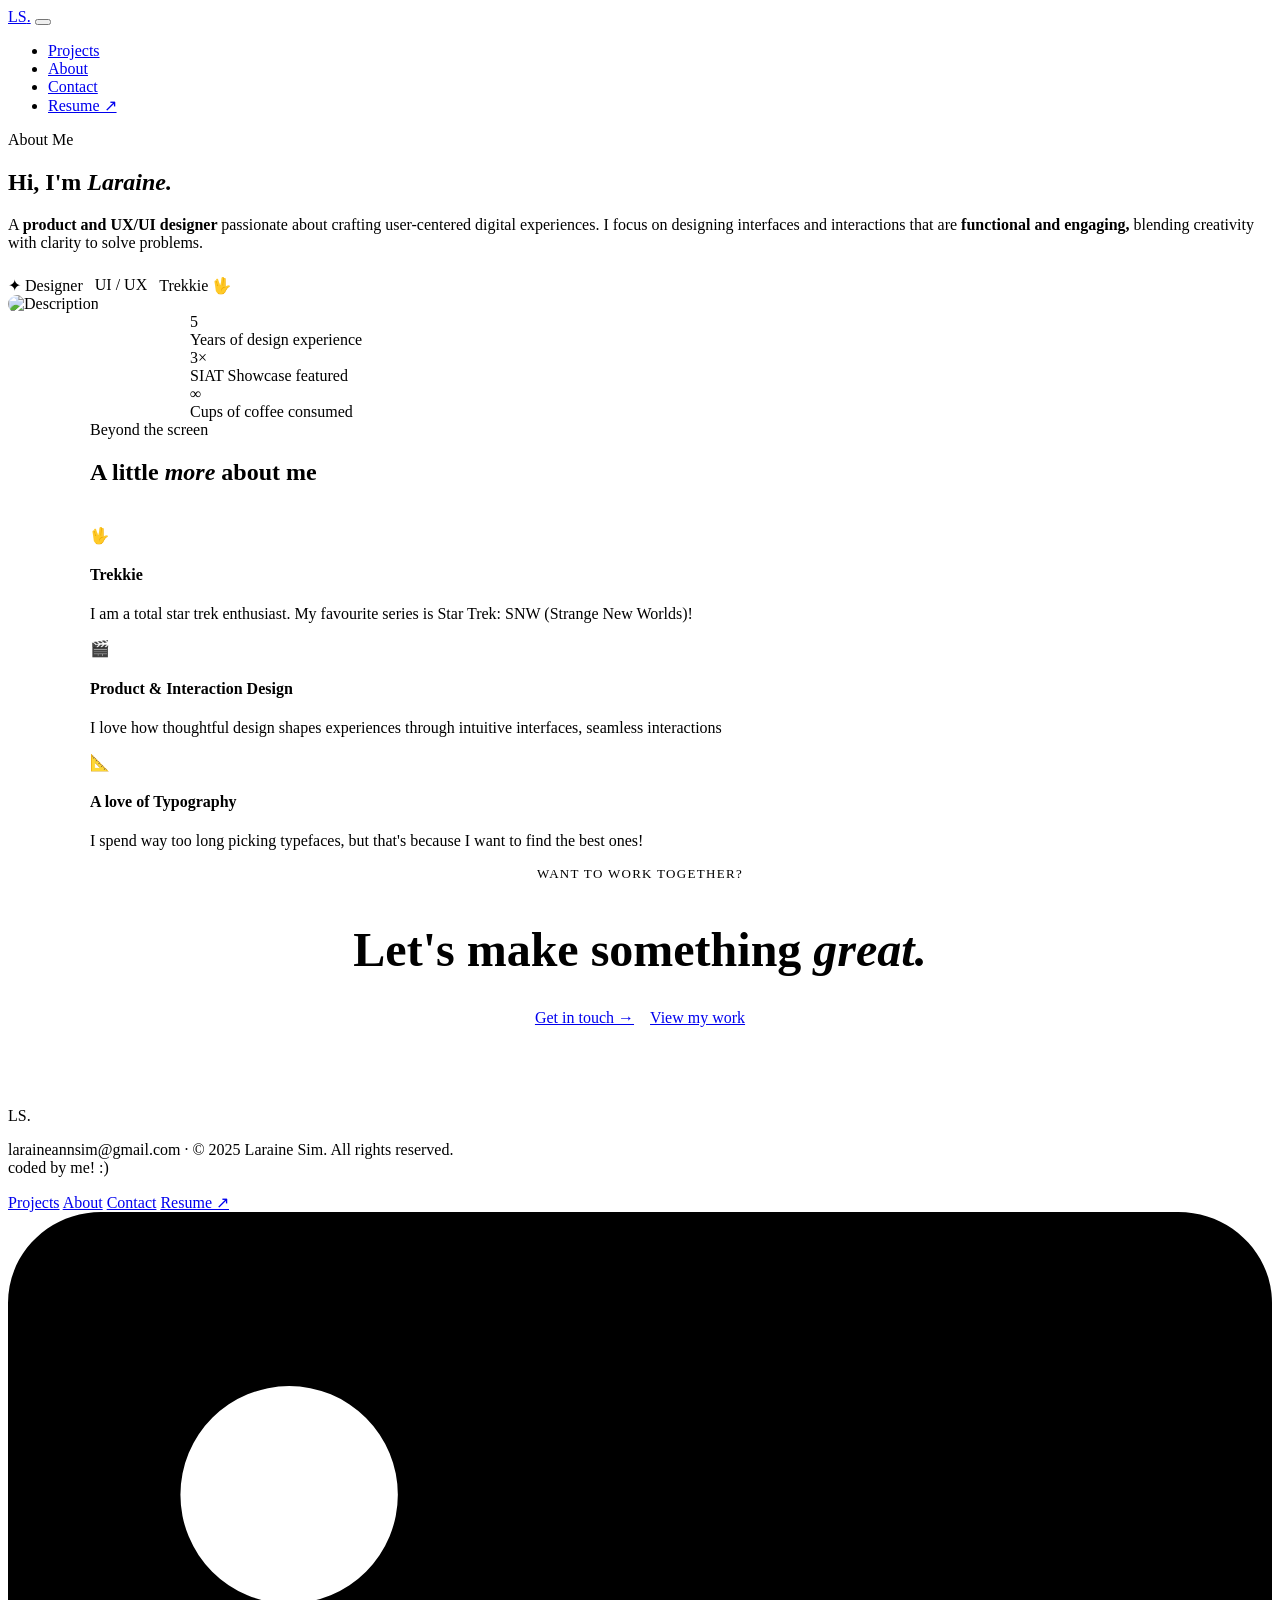
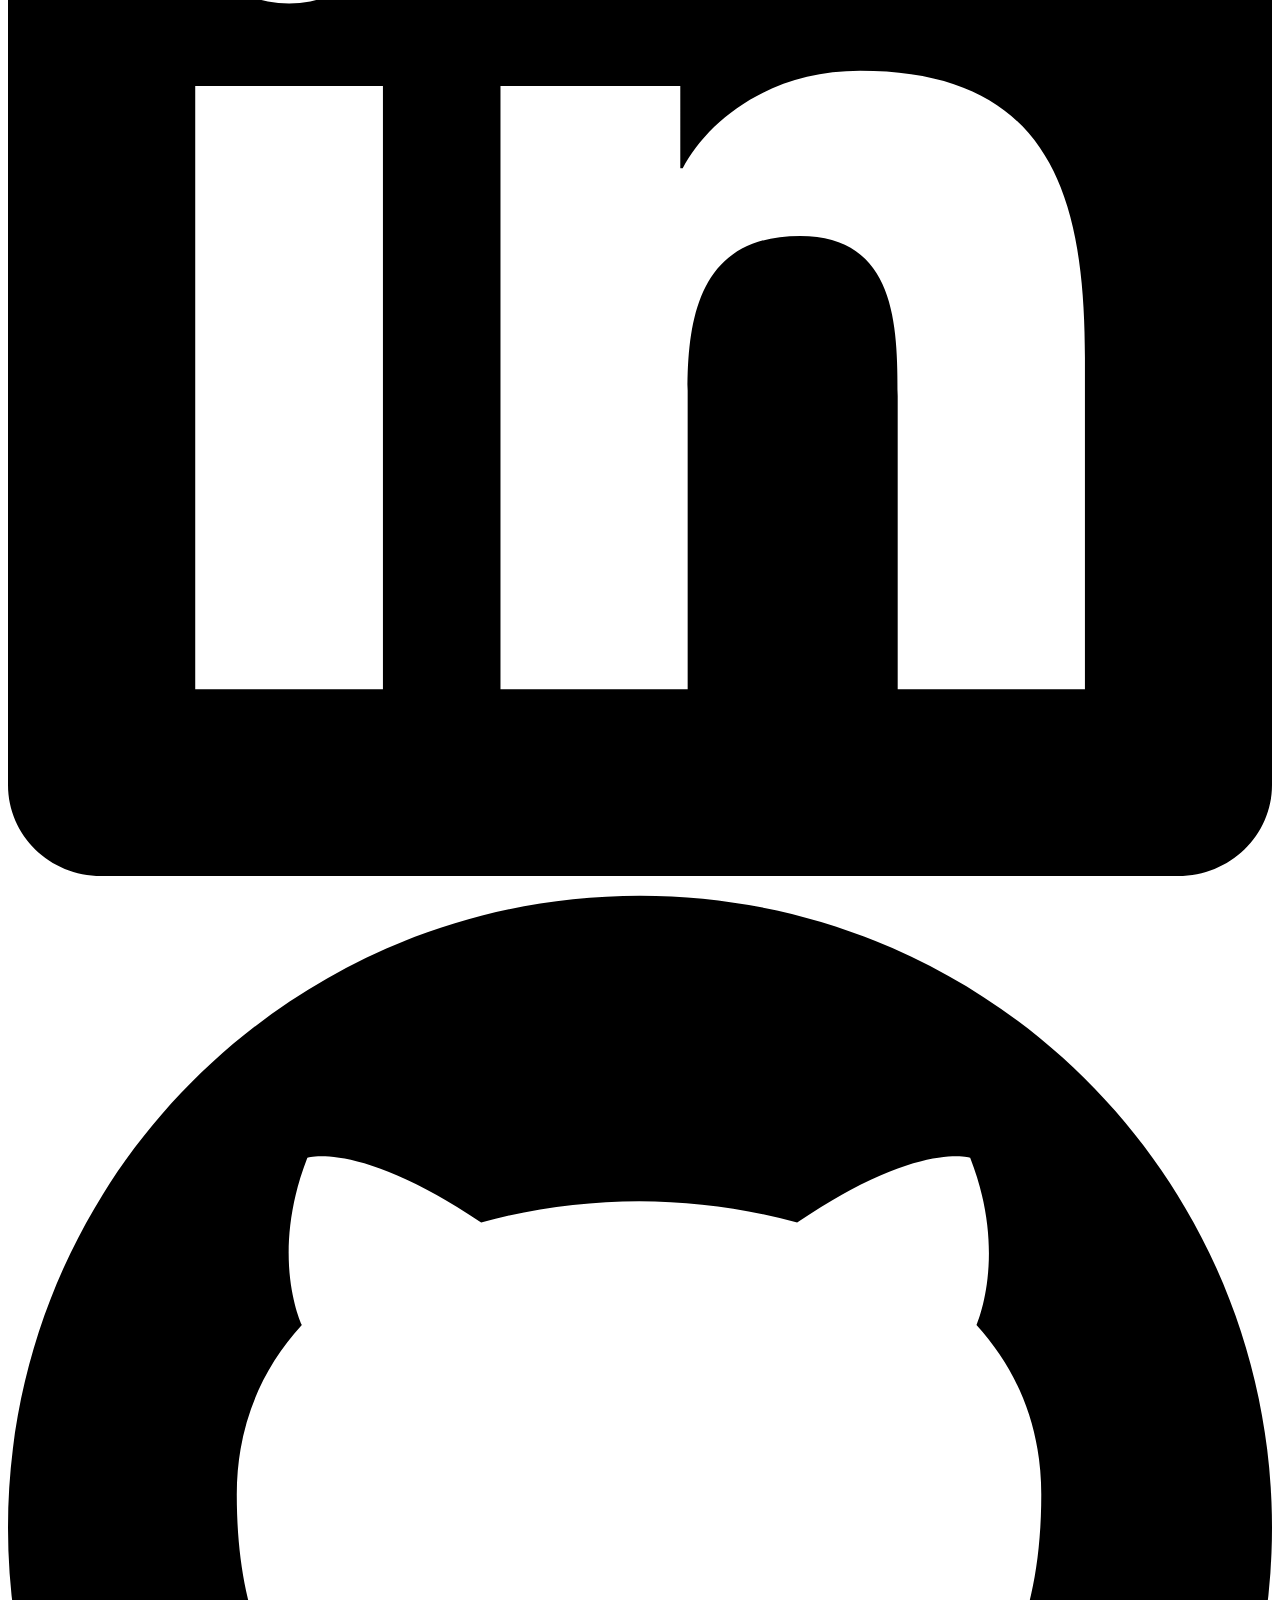
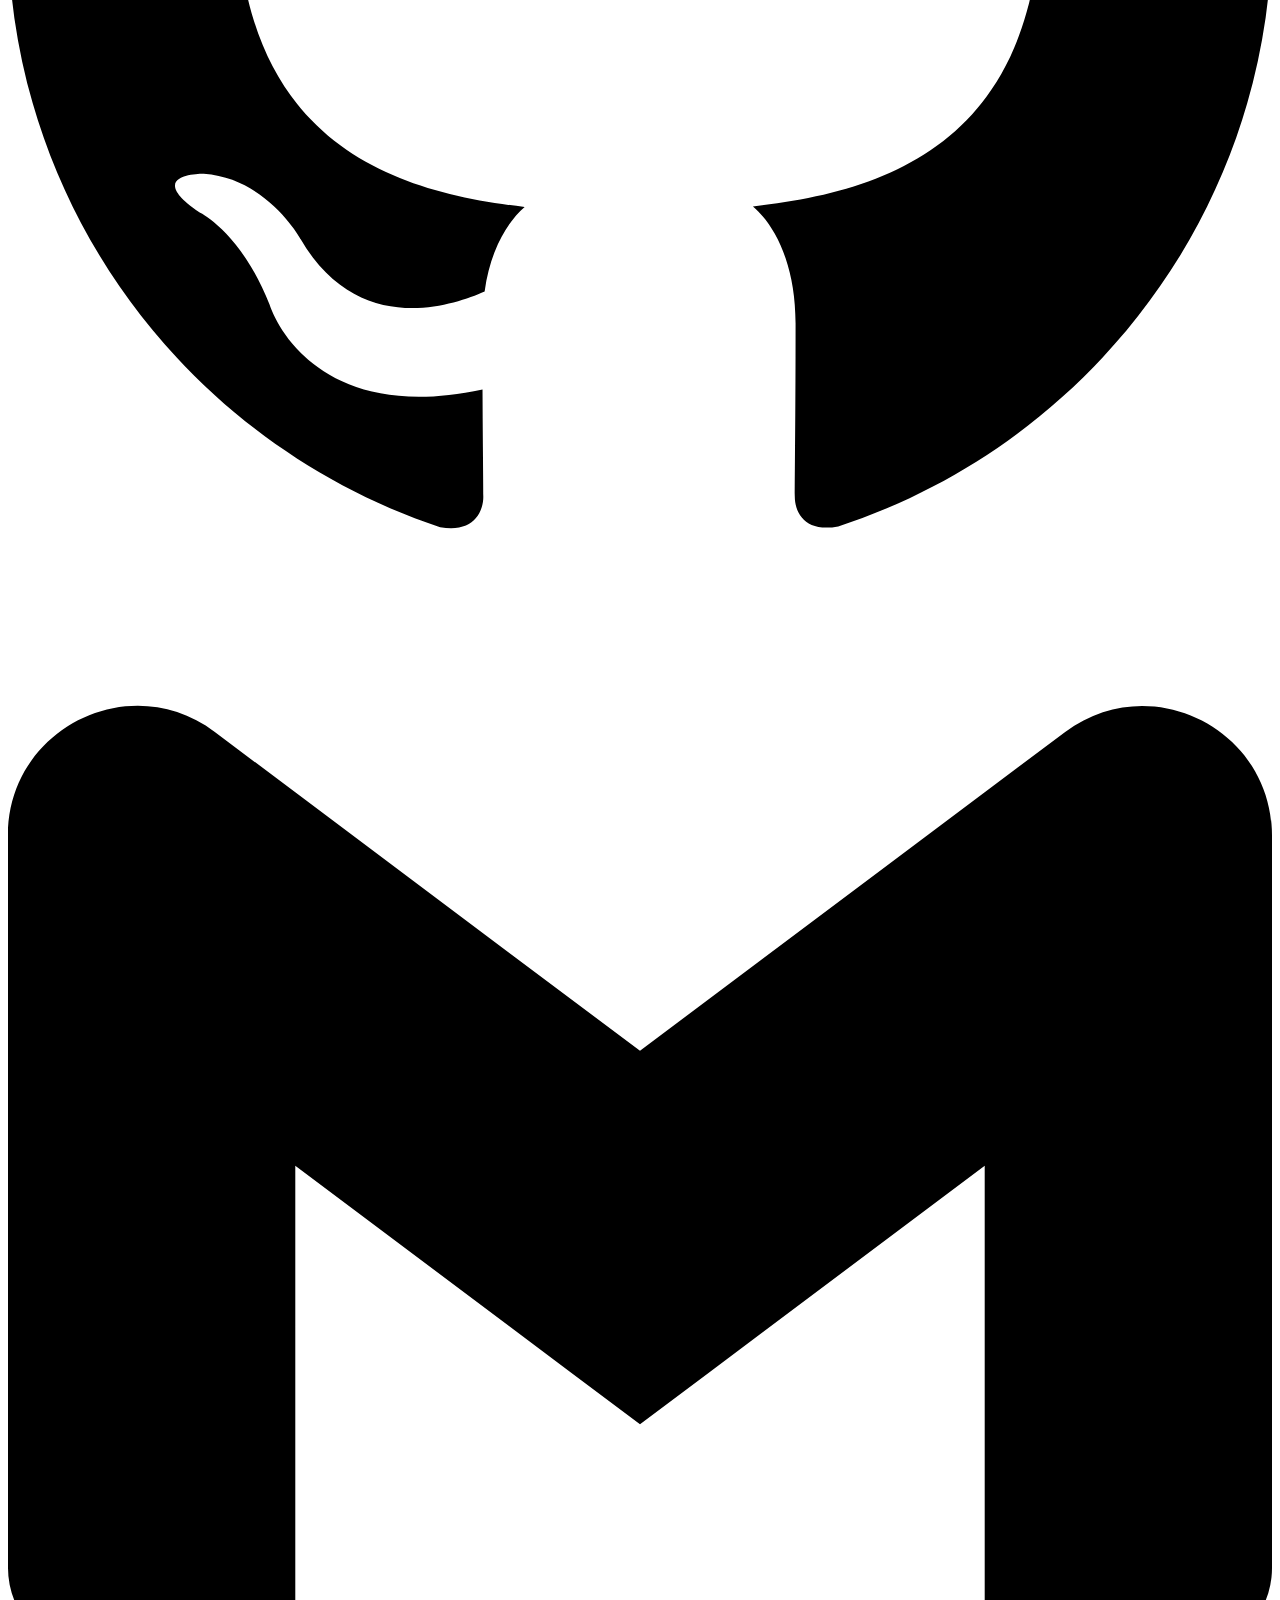
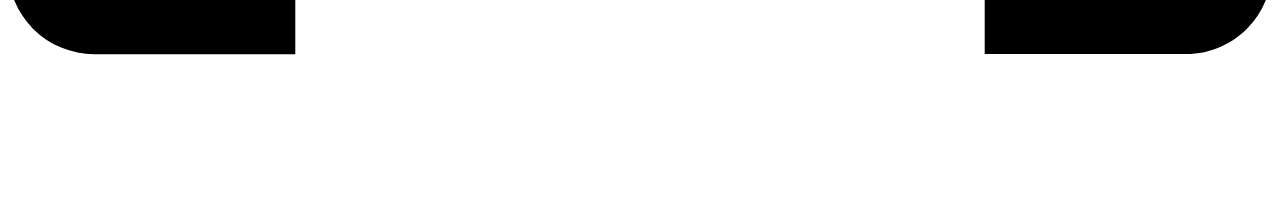
==== about.html @ 23c51d39 "Add files via upload" ====
<!DOCTYPE html>
<html lang="en">
  <head>
    <meta charset="UTF-8" />
    <meta name="viewport" content="width=device-width, initial-scale=1.0" />
    <title>About — Laraine Sim</title>
    <link rel="stylesheet" href="css/style.css" />
    <link rel="stylesheet" href="css/about.css" />
  </head>
  <body>
    <div class="cursor-dot"></div>
    <div class="cursor-ring"></div>

    <!-- ===================== NAV ===================== -->
    <nav class="nav">
      <a href="index.html" class="nav-logo">LS<span>.</span></a>
      <button class="nav-toggle" aria-label="Toggle menu">
        <span></span><span></span><span></span>
      </button>
      <ul class="nav-links">
        <li><a href="projects.html">Projects</a></li>
        <li><a href="about.html" class="active">About</a></li>
        <li><a href="contact.html">Contact</a></li>
        <li>
          <a
            href="https://drive.google.com/file/d/1U10L0qeT0MrT_OG-5EShGJ4zShYl49rG/view"
            target="_blank"
            class="nav-cta"
            >Resume ↗</a
          >
        </li>
      </ul>
    </nav>

    <main class="page">
      <!-- ---- PAGE HEADER ---- -->
      <section class="about-hero">
        <div class="about-hero-text reveal">
          <span class="section-label">About Me</span>
          <h1 class="section-title">Hi, I'm <em>Laraine.</em></h1>
          <p class="about-intro">
            A <strong>product and UX/UI designer </strong> passionate about crafting user-centered digital experiences. 
            I focus on designing interfaces and interactions that are <strong>functional and engaging, </strong> 
            blending creativity with clarity to solve problems.
          </p>
          <div
            style="display: flex; gap: 12px; flex-wrap: wrap; margin-top: 24px"
          >
            <!-- Quick identity chips — edit to taste -->
            <span class="chip">✦ Designer</span>
            <span
              class="chip"
              style="background: var(--blue-light); color: var(--blue-dark)"
              >UI / UX</span
            >
            <span
              class="chip"
              style="background: var(--grey-100); color: var(--grey-700)"
              >Trekkie 🖖</span
            >
          </div>
        </div>

        <!-- Photo placeholder — replace src with your actual photo -->
        <div class="about-photo reveal">
          <img src="/aboutimages/laraine.jpg" alt="Description" style="border-radius: 15px;">
        </div>
        </div>
      </section>

      <!-- ---- STATS ROW ---- -->
      <section class="section" style="padding-top: 0">
        <div
          class="stat-row stagger-group"
          style="max-width: 900px; margin: 0 auto"
        >
          <div
            class="stat-card stagger-child reveal"
            style="background: var(--blue-mid)"
          >
            <div class="stat-num">5</div>
            <div class="stat-label">Years of design experience</div>
          </div>
          <div
            class="stat-card stagger-child reveal"
            style="background: var(--blue-mid)"
          >
            <div class="stat-num">3×</div>
            <div class="stat-label">SIAT Showcase featured</div>
          </div>
          <div
            class="stat-card stagger-child reveal"
            style="background: var(--blue-mid)"
          >
            <div class="stat-num">∞</div>
            <div class="stat-label">Cups of coffee consumed</div>
          </div>
        </div>
      </section>

      <!-- ---- INTERESTS / FUN SIDE ---- -->
      <section class="section interests-section">
        <div style="max-width: 1100px; margin: 0 auto">
          <span class="section-label">Beyond the screen</span>
          <h2 class="section-title" style="margin-bottom: 40px">
            A little <em>more</em> about me
          </h2>

          <!-- Edit these interest cards to personalize -->
          <div class="interest-grid stagger-group">
            <div class="interest-card stagger-child reveal">
              <span class="interest-icon">🖖</span>
              <h4>Trekkie</h4>
              <p>
                I am a total star trek enthusiast. My favourite series is Star Trek: SNW (Strange New Worlds)!
              </p>
            </div>
            <div class="interest-card stagger-child reveal">
              <span class="interest-icon">🎬</span>
              <h4>Product & Interaction Design</h4>
              <p>
                I love how thoughtful design shapes experiences through
                intuitive interfaces, seamless interactions
              </p>
            </div>
            <div class="interest-card stagger-child reveal">
              <span class="interest-icon">📐</span>
              <h4>A love of Typography</h4>
              <p>
                I spend way too long picking
                typefaces, but that's because I want to find the best ones!
              </p>
            </div>
            <!-- Add more cards here as you like -->
          </div>
        </div>
      </section>

      <!-- ---- CTA ---- -->
      <section class="section" style="text-align: center; padding-bottom: 80px">
        <div class="reveal">
          <p
            style="
              font-size: 13px;
              letter-spacing: 0.1em;
              text-transform: uppercase;
              color: var(--grey-400);
              margin-bottom: 16px;
            "
          >
            Want to work together?
          </p>
          <h2
            class="section-title"
            style="font-size: clamp(28px, 4vw, 48px); margin-bottom: 32px"
          >
            Let's make something <em>great.</em>
          </h2>
          <div
            style="
              display: flex;
              gap: 16px;
              justify-content: center;
              flex-wrap: wrap;
            "
          >
            <a href="contact.html" class="btn btn-primary">Get in touch →</a>
            <a href="projects.html" class="btn btn-outline">View my work</a>
          </div>
        </div>
      </section>
    </main>

    <!-- ---- FOOTER---- -->
    <footer class="footer">
      <div class="footer-logo-group">
        <div class="footer-logo">LS<span>.</span></div>
        <p class="footer-copy">
          laraineannsim@gmail.com · © 2025 Laraine Sim. All rights reserved.
          <br /><span class="footer-coded">coded by me! :)</span>
        </p>
      </div>
      <div class="footer-right">
        <nav class="footer-links">
          <a href="projects.html">Projects</a>
          <a href="about.html">About</a>
          <a href="contact.html">Contact</a>
          <a
            href="https://drive.google.com/file/d/1U10L0qeT0MrT_OG-5EShGJ4zShYl49rG/view"
            target="_blank"
            >Resume ↗</a
          >
        </nav>
        <!-- Social icon links — update hrefs with your actual profiles -->
        <div class="footer-socials">
          <!-- LinkedIn -->
          <a
            href="https://www.linkedin.com/in/laraine-sim"
            target="_blank"
            class="footer-social-link"
            aria-label="LinkedIn"
          >
            <svg viewBox="0 0 24 24" xmlns="http://www.w3.org/2000/svg">
              <path
                d="M20.447 20.452h-3.554v-5.569c0-1.328-.027-3.037-1.852-3.037-1.853 0-2.136 1.445-2.136 2.939v5.667H9.351V9h3.414v1.561h.046c.477-.9 1.637-1.85 3.37-1.85 3.601 0 4.267 2.37 4.267 5.455v6.286zM5.337 7.433a2.062 2.062 0 0 1-2.063-2.065 2.064 2.064 0 1 1 2.063 2.065zm1.782 13.019H3.555V9h3.564v11.452zM22.225 0H1.771C.792 0 0 .774 0 1.729v20.542C0 23.227.792 24 1.771 24h20.451C23.2 24 24 23.227 24 22.271V1.729C24 .774 23.2 0 22.222 0h.003z"
              ></path>
            </svg>
          </a>

          <!-- GitHub -->
          <a
            href="https://github.com/larainesim"
            target="_blank"
            class="footer-social-link"
            aria-label="GitHub"
          >
            <svg viewBox="0 0 24 24" xmlns="http://www.w3.org/2000/svg">
              <path
                d="M12 .297c-6.63 0-12 5.373-12 12 0 5.303 3.438 9.8 8.205 11.385.6.113.82-.258.82-.577 0-.285-.01-1.04-.015-2.04-3.338.724-4.042-1.61-4.042-1.61C4.422 18.07 3.633 17.7 3.633 17.7c-1.087-.744.084-.729.084-.729 1.205.084 1.838 1.236 1.838 1.236 1.07 1.835 2.809 1.305 3.495.998.108-.776.417-1.305.76-1.605-2.665-.3-5.466-1.332-5.466-5.93 0-1.31.465-2.38 1.235-3.22-.135-.303-.54-1.523.105-3.176 0 0 1.005-.322 3.3 1.23.96-.267 1.98-.399 3-.405 1.02.006 2.04.138 3 .405 2.28-1.552 3.285-1.23 3.285-1.23.645 1.653.24 2.873.12 3.176.765.84 1.23 1.91 1.23 3.22 0 4.61-2.805 5.625-5.475 5.92.42.36.81 1.096.81 2.22 0 1.606-.015 2.896-.015 3.286 0 .315.21.69.825.57C20.565 22.092 24 17.592 24 12.297c0-6.627-5.373-12-12-12"
              ></path>
            </svg>
          </a>

          <!-- Email -->
          <a
            href="mailto:laraineannsim@gmail.com"
            class="footer-social-link"
            aria-label="Email"
          >
            <svg viewBox="0 0 24 24" xmlns="http://www.w3.org/2000/svg">
              <path
                d="M24 5.457v13.909c0 .904-.732 1.636-1.636 1.636h-3.819V11.73L12 16.64l-6.545-4.91v9.273H1.636A1.636 1.636 0 0 1 0 19.366V5.457c0-2.023 2.309-3.178 3.927-1.964L5.455 4.64 12 9.548l6.545-4.91 1.528-1.145C21.69 2.28 24 3.434 24 5.457z"
              ></path>
            </svg>
          </a>
        </div>
      </div>
    </footer>

    <script src="js/main.js"></script>
  </body>
</html>
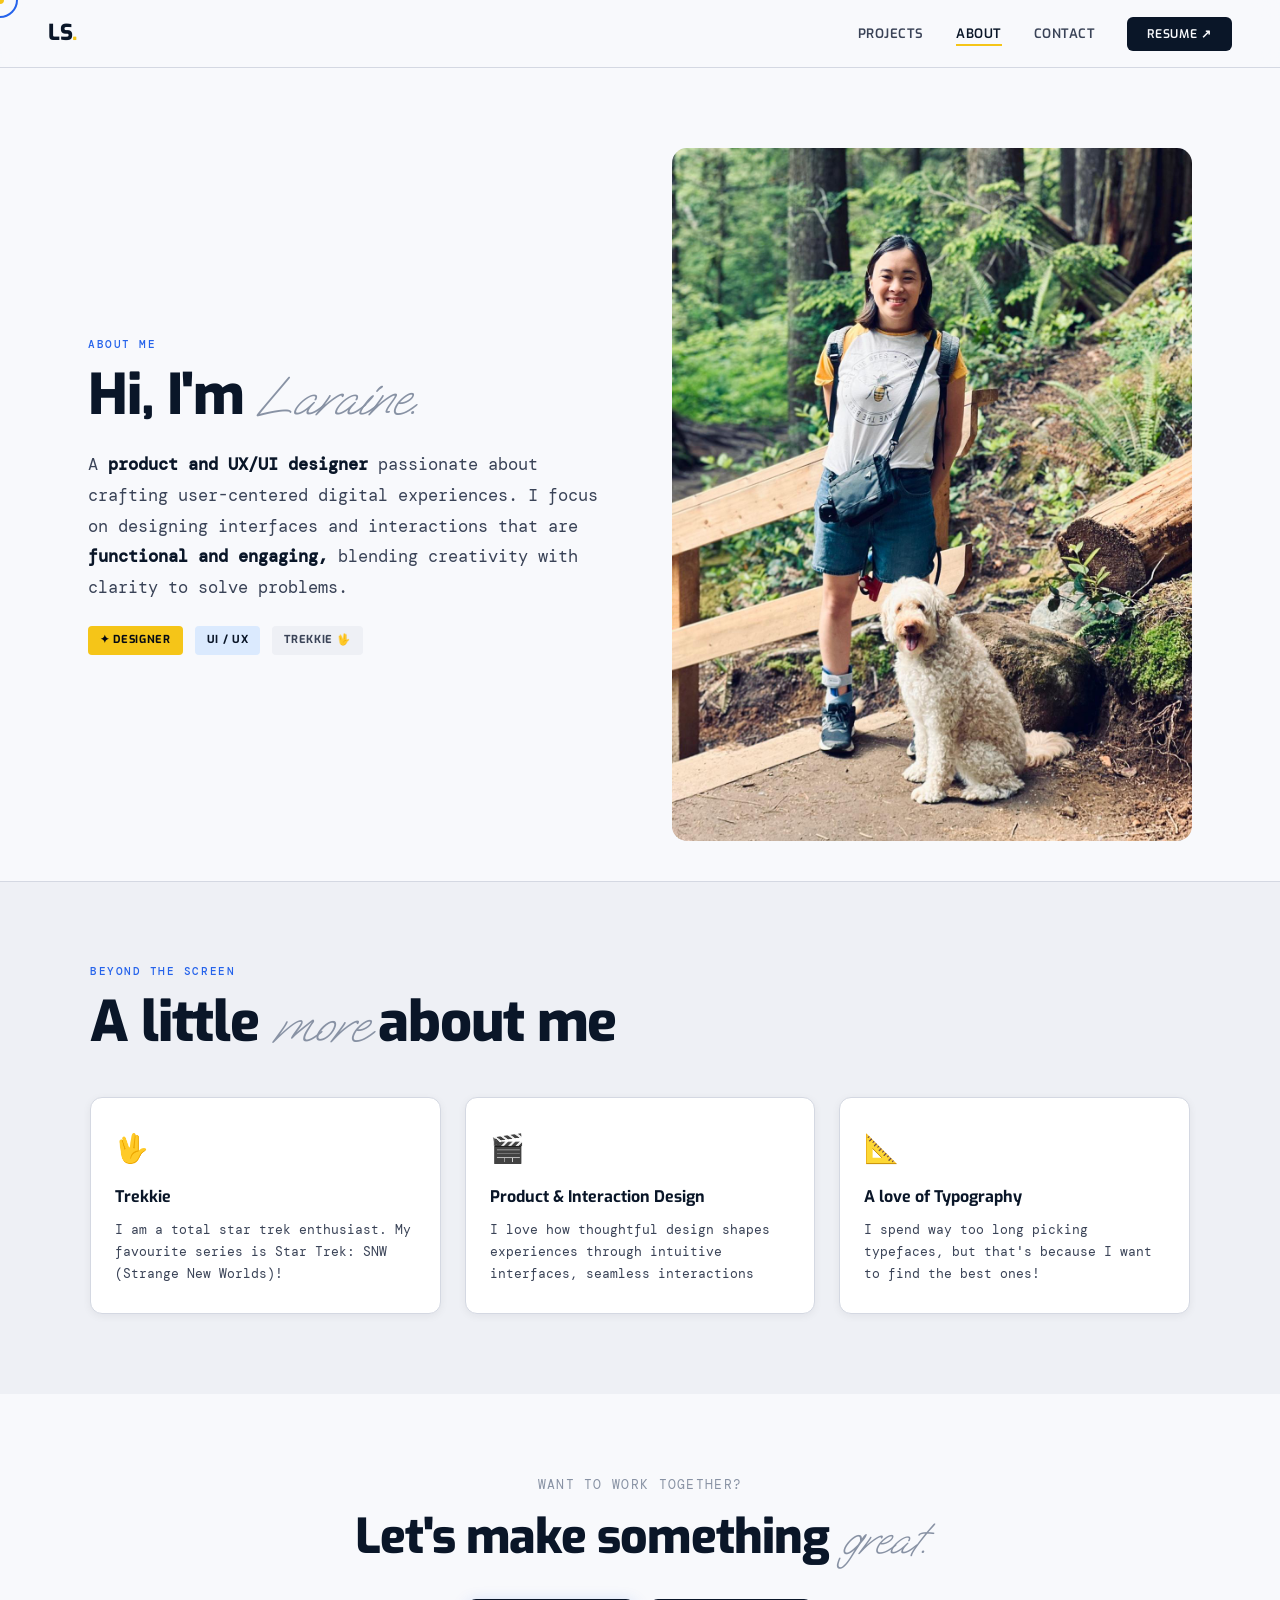
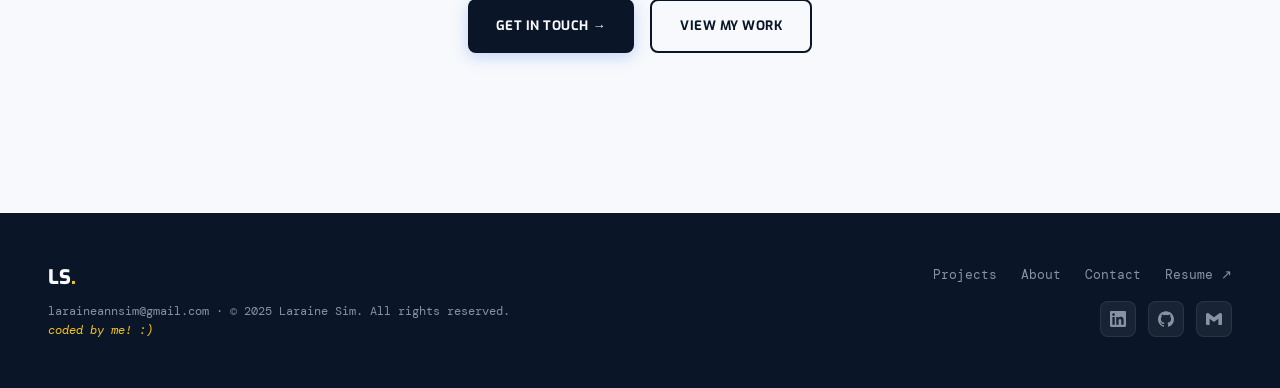
==== commit 0a8501ae: "Changed website layout and content" ====
--- a/about.html
+++ b/about.html
@@ -61,43 +61,12 @@
           </div>
         </div>
 
-        <!-- Photo placeholder — replace src with your actual photo -->
         <div class="about-photo reveal">
           <img src="/aboutimages/laraine.jpg" alt="Description" style="border-radius: 15px;">
         </div>
         </div>
       </section>
-
-      <!-- ---- STATS ROW ---- -->
-      <section class="section" style="padding-top: 0">
-        <div
-          class="stat-row stagger-group"
-          style="max-width: 900px; margin: 0 auto"
-        >
-          <div
-            class="stat-card stagger-child reveal"
-            style="background: var(--blue-mid)"
-          >
-            <div class="stat-num">5</div>
-            <div class="stat-label">Years of design experience</div>
-          </div>
-          <div
-            class="stat-card stagger-child reveal"
-            style="background: var(--blue-mid)"
-          >
-            <div class="stat-num">3×</div>
-            <div class="stat-label">SIAT Showcase featured</div>
-          </div>
-          <div
-            class="stat-card stagger-child reveal"
-            style="background: var(--blue-mid)"
-          >
-            <div class="stat-num">∞</div>
-            <div class="stat-label">Cups of coffee consumed</div>
-          </div>
-        </div>
-      </section>
-
+      
       <!-- ---- INTERESTS / FUN SIDE ---- -->
       <section class="section interests-section">
         <div style="max-width: 1100px; margin: 0 auto">
--- a/css/style.css
+++ b/css/style.css
@@ -0,0 +1,489 @@
+/* ============================================================
+   LARAINE SIM PORTFOLIO — GLOBAL STYLES
+   Brand: Blue, White, Grey, Black + Yellow highlight
+   Aesthetic: Modern editorial, playful 3D folder system
+   ============================================================ */
+
+/* ---------- FONTS ---------- */
+@import url("https://fonts.googleapis.com/css2?family=Syne:wght@400;500;600;700;800&family=DM+Mono:ital,wght@0,300;0,400;0,500;1,300&family=Fraunces:ital,opsz,wght@0,9..144,300;0,9..144,600;0,9..144,700;1,9..144,300&family=Exo:wght@300;400;500;600;700&family=Oooh+Baby&display=swap");
+
+/* ---------- DESIGN TOKENS ---------- */
+:root {
+  /* Core palette */
+  --blue-dark: #0a1628; /* near-black navy */
+  --blue-mid: #1e3a5f; /* deep blue */
+  --blue-bright: #2563eb; /* interaction blue */
+  --blue-light: #dbeafe; /* tint */
+  --white: #f8f9fc;
+  --grey-100: #eef0f5;
+  --grey-200: #d4d8e2;
+  --grey-400: #8892a4;
+  --grey-700: #3a4357;
+  --black: #050a14;
+  --yellow: #f5c518; /* highlight accent */
+  --yellow-pale: #fef9e7;
+
+  /* Semantic */
+  --bg: var(--white);
+  --surface: #ffffff;
+  --text-primary: var(--blue-dark);
+  --text-muted: var(--grey-400);
+  --border: var(--grey-200);
+
+  /* Typography */
+  --font-display: "Exo", sans-serif;
+  --font-body: "DM Mono", monospace;
+  --font-serif: "Oooh Baby", serif;
+
+  /* Spacing */
+  --nav-h: 68px;
+
+  /* Shadows */
+  --shadow-sm: 0 2px 8px rgba(10, 22, 40, 0.06);
+  --shadow-md: 0 6px 24px rgba(10, 22, 40, 0.1);
+  --shadow-lg: 0 16px 48px rgba(10, 22, 40, 0.16);
+  --shadow-xl: 0 32px 80px rgba(10, 22, 40, 0.22);
+}
+
+/* ---------- RESET ---------- */
+*,
+*::before,
+*::after {
+  box-sizing: border-box;
+  margin: 0;
+  padding: 0;
+}
+html {
+  scroll-behavior: smooth;
+}
+body {
+  font-family: var(--font-body);
+  background: var(--bg);
+  color: var(--text-primary);
+  font-size: 15px;
+  line-height: 1.65;
+  overflow-x: hidden;
+  cursor: none; /* custom cursor active */
+}
+img {
+  display: block;
+  max-width: 100%;
+}
+a {
+  color: inherit;
+  text-decoration: none;
+}
+ul {
+  list-style: none;
+}
+button {
+  cursor: none;
+  font-family: inherit;
+  border: none;
+  background: none;
+}
+
+/* ---------- CUSTOM CURSOR ---------- */
+.cursor-dot,
+.cursor-ring {
+  position: fixed;
+  border-radius: 50%;
+  pointer-events: none;
+  z-index: 9999;
+  transform: translate(-50%, -50%);
+  transition: opacity 0.2s;
+}
+.cursor-dot {
+  width: 8px;
+  height: 8px;
+  background: var(--yellow);
+}
+.cursor-ring {
+  width: 36px;
+  height: 36px;
+  border: 2px solid var(--blue-bright);
+  transition: transform 0.12s cubic-bezier(0.25, 0.46, 0.45, 0.94), opacity 0.2s,
+    width 0.2s, height 0.2s, border-color 0.2s;
+}
+.cursor-ring.hovered {
+  width: 56px;
+  height: 56px;
+  border-color: var(--yellow);
+}
+
+/* ---------- NAV ---------- */
+.nav {
+  position: fixed;
+  top: 0;
+  left: 0;
+  right: 0;
+  height: var(--nav-h);
+  display: flex;
+  align-items: center;
+  justify-content: space-between;
+  padding: 0 48px;
+  background: rgba(248, 249, 252, 0.88);
+  backdrop-filter: blur(12px);
+  border-bottom: 1px solid var(--border);
+  z-index: 100;
+}
+.nav-logo {
+  font-family: var(--font-display);
+  font-weight: 800;
+  font-size: 22px;
+  letter-spacing: -0.5px;
+  color: var(--blue-dark);
+}
+.nav-logo span {
+  color: var(--yellow);
+}
+.nav-links {
+  display: flex;
+  gap: 32px;
+  align-items: center;
+}
+.nav-links a {
+  font-family: var(--font-display);
+  font-size: 13px;
+  font-weight: 600;
+  letter-spacing: 0.04em;
+  text-transform: uppercase;
+  color: var(--grey-700);
+  position: relative;
+  transition: color 0.2s;
+}
+.nav-links a::after {
+  content: "";
+  position: absolute;
+  bottom: -4px;
+  left: 0;
+  right: 0;
+  height: 2px;
+  background: var(--yellow);
+  transform: scaleX(0);
+  transform-origin: left;
+  transition: transform 0.25s cubic-bezier(0.25, 0.46, 0.45, 0.94);
+}
+.nav-links a:hover,
+.nav-links a.active {
+  color: var(--blue-dark);
+}
+.nav-links a:hover::after,
+.nav-links a.active::after {
+  transform: scaleX(1);
+}
+.nav-cta {
+  background: var(--blue-dark);
+  color: var(--white) !important;
+  padding: 9px 20px;
+  border-radius: 6px;
+  font-size: 12px !important;
+  letter-spacing: 0.06em !important;
+  transition: background 0.2s, transform 0.15s !important;
+}
+.nav-cta:hover {
+  background: var(--blue-bright) !important;
+  transform: translateY(-1px);
+}
+.nav-cta::after {
+  display: none !important;
+}
+
+/* ---------- PAGE WRAPPER ---------- */
+.page {
+  padding-top: var(--nav-h);
+  min-height: 100vh;
+}
+/* ---------- FOOTER ---------- */
+.footer {
+  background: var(--blue-dark);
+  color: var(--grey-200);
+  padding: 48px;
+  display: flex;
+  align-items: center;
+  justify-content: space-between;
+  flex-wrap: wrap;
+  gap: 16px;
+  margin-top: 80px;
+}
+/* Logo + copyright stacked under it */
+.footer-logo-group {
+  display: flex;
+  flex-direction: column;
+  gap: 8px;
+}
+.footer-logo {
+  font-family: var(--font-display);
+  font-size: 20px;
+  font-weight: 800;
+  color: var(--white);
+}
+.footer-logo span {
+  color: var(--yellow);
+}
+.footer-copy {
+  font-size: 12px;
+  color: var(--grey-400);
+  line-height: 1.6;
+}
+/* "coded by me! :)" — a little personality */
+.footer-coded {
+  color: var(--yellow);
+  font-style: italic;
+}
+
+/* Nav links + social icons stacked in a column */
+.footer-right {
+  display: flex;
+  flex-direction: column;
+  align-items: flex-end;
+  gap: 16px;
+}
+.footer-links {
+  display: flex;
+  gap: 24px;
+}
+.footer-links a {
+  font-size: 13px;
+  color: var(--grey-400);
+  transition: color 0.2s;
+}
+.footer-links a:hover {
+  color: var(--yellow);
+}
+
+/* Social icon row */
+.footer-socials {
+  display: flex;
+  gap: 12px;
+  align-items: center;
+}
+.footer-social-link {
+  display: flex;
+  align-items: center;
+  justify-content: center;
+  width: 36px;
+  height: 36px;
+  border-radius: 8px;
+  background: rgba(255, 255, 255, 0.06);
+  border: 1px solid rgba(255, 255, 255, 0.08);
+  color: var(--grey-400);
+  transition: background 0.2s, color 0.2s, border-color 0.2s, transform 0.18s;
+}
+.footer-social-link:hover {
+  background: var(--yellow);
+  border-color: var(--yellow);
+  color: var(--black);
+  transform: translateY(-2px);
+}
+.footer-social-link svg {
+  width: 16px;
+  height: 16px;
+  fill: currentColor;
+  display: block;
+}
+
+/* ---------- SECTION UTILITIES ---------- */
+.section {
+  padding: 80px 48px;
+}
+.section-label {
+  font-family: var(--font-body);
+  font-size: 11px;
+  letter-spacing: 0.14em;
+  text-transform: uppercase;
+  color: var(--blue-bright);
+  font-weight: 500;
+  margin-bottom: 12px;
+  display: block;
+}
+.section-title {
+  font-family: var(--font-display);
+  font-size: clamp(32px, 5vw, 56px);
+  font-weight: 800;
+  line-height: 1.1;
+  letter-spacing: -0.02em;
+  color: var(--blue-dark);
+}
+.section-title em {
+  font-family: var(--font-serif);
+  font-style: italic;
+  font-weight: 300;
+  color: var(--grey-400);
+}
+
+/* ---------- YELLOW HIGHLIGHT CHIP ---------- */
+.chip {
+  display: inline-flex;
+  align-items: center;
+  gap: 6px;
+  background: var(--yellow);
+  color: var(--black);
+  font-family: var(--font-display);
+  font-size: 11px;
+  font-weight: 700;
+  letter-spacing: 0.06em;
+  text-transform: uppercase;
+  padding: 5px 12px;
+  border-radius: 4px;
+}
+
+/* ---------- BUTTONS ---------- */
+.btn {
+  display: inline-flex;
+  align-items: center;
+  gap: 8px;
+  font-family: var(--font-display);
+  font-size: 13px;
+  font-weight: 700;
+  letter-spacing: 0.04em;
+  text-transform: uppercase;
+  padding: 14px 28px;
+  border-radius: 8px;
+  transition: transform 0.18s, box-shadow 0.18s, background 0.18s;
+}
+.btn:hover {
+  transform: translateY(-2px);
+}
+.btn-primary {
+  background: var(--blue-dark);
+  color: var(--white);
+  box-shadow: 0 4px 16px rgba(37, 99, 235, 0.25);
+}
+.btn-primary:hover {
+  background: var(--blue-bright);
+  box-shadow: 0 8px 24px rgba(37, 99, 235, 0.4);
+}
+.btn-outline {
+  border: 2px solid var(--blue-dark);
+  color: var(--blue-dark);
+}
+.btn-outline:hover {
+  background: var(--blue-dark);
+  color: var(--white);
+}
+.btn-yellow {
+  background: var(--yellow);
+  color: var(--black);
+  box-shadow: 0 4px 16px rgba(245, 197, 24, 0.3);
+}
+.btn-yellow:hover {
+  box-shadow: 0 8px 24px rgba(245, 197, 24, 0.5);
+}
+
+/* ---------- REVEAL ANIMATIONS ---------- */
+.reveal {
+  opacity: 0;
+  transform: translateY(24px);
+  transition: opacity 0.6s cubic-bezier(0.25, 0.46, 0.45, 0.94),
+    transform 0.6s cubic-bezier(0.25, 0.46, 0.45, 0.94);
+}
+.reveal.visible {
+  opacity: 1;
+  transform: translateY(0);
+}
+
+/* ---------- STAT CARD (data emphasis) ---------- */
+.stat-row {
+  display: flex;
+  gap: 24px;
+  flex-wrap: wrap;
+  margin: 32px 0;
+}
+.stat-card {
+  background: var(--blue-dark);
+  color: var(--white);
+  padding: 24px 28px;
+  border-radius: 12px;
+  min-width: 140px;
+  flex: 1;
+  position: relative;
+  overflow: hidden;
+}
+.stat-card::after {
+  content: "";
+  position: absolute;
+  bottom: 0;
+  left: 0;
+  right: 0;
+  height: 3px;
+  background: var(--yellow);
+}
+.stat-num {
+  font-family: var(--font-display);
+  font-size: 40px;
+  font-weight: 800;
+  color: var(--yellow);
+  line-height: 1;
+  margin-bottom: 4px;
+}
+.stat-label {
+  font-size: 11px;
+  letter-spacing: 0.08em;
+  text-transform: uppercase;
+  color: var(--grey-400);
+}
+
+/* ---------- TAG / SKILL PILL ---------- */
+.tag {
+  display: inline-block;
+  padding: 5px 12px;
+  background: var(--grey-100);
+  border: 1px solid var(--border);
+  border-radius: 4px;
+  font-size: 11px;
+  font-weight: 500;
+  color: var(--grey-700);
+  letter-spacing: 0.04em;
+}
+
+/* ---------- MOBILE NAV TOGGLE (hamburger) ---------- */
+.nav-toggle {
+  display: none;
+  flex-direction: column;
+  gap: 5px;
+  padding: 8px;
+}
+.nav-toggle span {
+  display: block;
+  width: 22px;
+  height: 2px;
+  background: var(--blue-dark);
+  border-radius: 2px;
+  transition: transform 0.2s, opacity 0.2s;
+}
+
+/* ---------- RESPONSIVE ---------- */
+@media (max-width: 768px) {
+  .nav {
+    padding: 0 24px;
+  }
+  .nav-toggle {
+    display: flex;
+  }
+  .nav-links {
+    display: none;
+    position: absolute;
+    top: var(--nav-h);
+    left: 0;
+    right: 0;
+    background: var(--surface);
+    flex-direction: column;
+    padding: 24px;
+    border-bottom: 1px solid var(--border);
+    gap: 16px;
+    box-shadow: var(--shadow-md);
+  }
+  .nav-links.open {
+    display: flex;
+  }
+  .section {
+    padding: 60px 24px;
+  }
+  .footer {
+    padding: 32px 24px;
+  }
+  .stat-row {
+    gap: 12px;
+  }
+}
--- a/css/about.css
+++ b/css/about.css
@@ -0,0 +1,118 @@
+/* ============================================================
+   ABOUT PAGE — Styles
+   ============================================================ */
+
+/* ---- HERO ---- */
+.about-hero {
+  display: grid;
+  grid-template-columns: 1fr 1fr;
+  gap: 64px;
+  padding: 80px 48px 40px;
+  max-width: 1200px;
+  margin: 0 auto;
+  align-items: center;
+}
+
+.about-intro {
+  font-size: 17px;
+  color: var(--grey-700);
+  line-height: 1.8;
+  max-width: 520px;
+  margin-top: 20px;
+}
+
+.about-intro strong {
+  color: var(--blue-dark);
+  font-weight: 600;
+}
+
+/* ---- PHOTO ---- */
+.about-photo {
+  position: relative;
+}
+
+.photo-frame {
+  border-radius: 12px;
+  overflow: hidden;
+  border: 3px solid var(--blue-mid);
+  box-shadow: var(--shadow-xl);
+  position: relative;
+}
+
+/* Decorative corner accent */
+.photo-frame::before {
+  content: "";
+  position: absolute;
+  inset: 0;
+  background: linear-gradient(
+    135deg,
+    rgba(37, 99, 235, 0.08) 0%,
+    transparent 50%
+  );
+  z-index: 1;
+  pointer-events: none;
+}
+
+/* ---- INTERESTS ---- */
+.interests-section {
+  background: var(--grey-100);
+  border-top: 1px solid var(--border);
+}
+
+.interest-grid {
+  display: grid;
+  grid-template-columns: repeat(3, 1fr);
+  gap: 24px;
+}
+
+.interest-card {
+  background: var(--surface);
+  border: 1px solid var(--border);
+  border-radius: 12px;
+  padding: 28px 24px;
+  box-shadow: var(--shadow-sm);
+  transition: transform 0.25s, box-shadow 0.25s;
+}
+
+.interest-card:hover {
+  transform: translateY(-4px);
+  box-shadow: var(--shadow-md);
+}
+
+.interest-icon {
+  font-size: 28px;
+  display: block;
+  margin-bottom: 12px;
+}
+
+.interest-card h4 {
+  font-family: var(--font-display);
+  font-size: 16px;
+  font-weight: 700;
+  color: var(--blue-dark);
+  margin-bottom: 8px;
+}
+
+.interest-card p {
+  font-size: 13px;
+  color: var(--grey-700);
+  line-height: 1.7;
+}
+
+/* ---- RESPONSIVE ---- */
+@media (max-width: 900px) {
+  .about-hero {
+    grid-template-columns: 1fr;
+    padding: 48px 24px 24px;
+    gap: 40px;
+  }
+  .about-photo {
+    order: -1;
+  }
+  .skills-grid {
+    grid-template-columns: 1fr;
+  }
+  .interest-grid {
+    grid-template-columns: 1fr;
+  }
+}
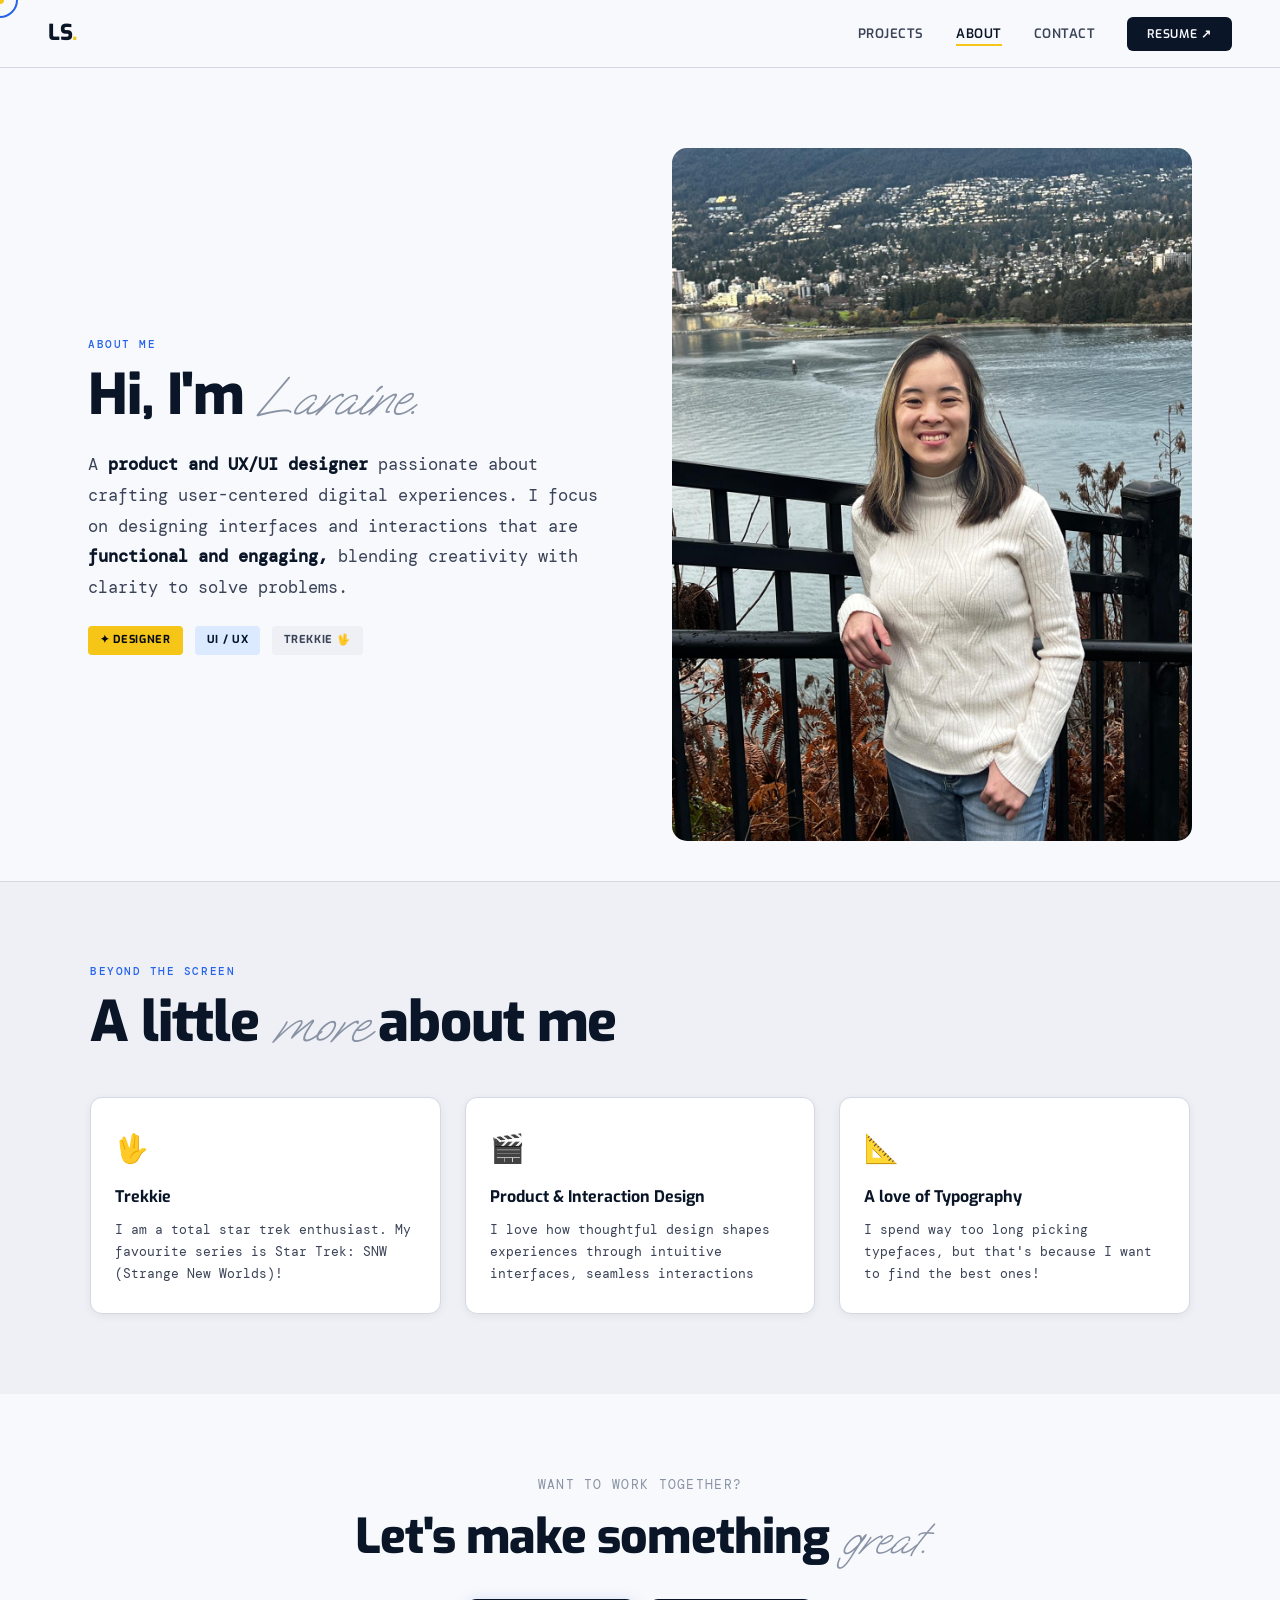
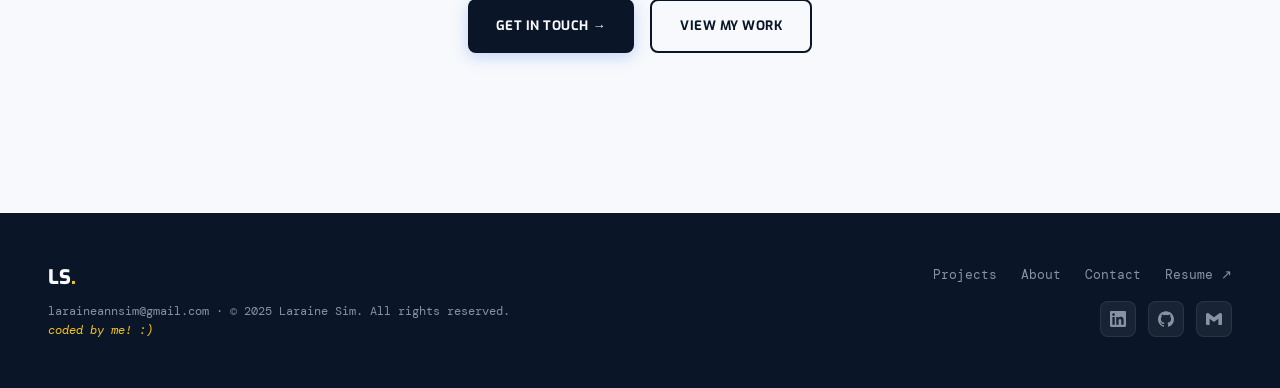
==== commit 5a4db6dd: "Updated About Image" ====
--- a/about.html
+++ b/about.html
@@ -23,7 +23,7 @@
         <li><a href="contact.html">Contact</a></li>
         <li>
           <a
-            href="https://drive.google.com/file/d/1U10L0qeT0MrT_OG-5EShGJ4zShYl49rG/view"
+            href="https://drive.google.com/file/d/1UKlemPBlUI1DkDVJU-GrRhOZyARkcmBj/view?usp=sharing"
             target="_blank"
             class="nav-cta"
             >Resume ↗</a
@@ -62,7 +62,7 @@
         </div>
 
         <div class="about-photo reveal">
-          <img src="/aboutimages/laraine.jpg" alt="Description" style="border-radius: 15px;">
+          <img src="/aboutimages/mewithWater.jpeg" alt="Description" style="border-radius: 15px;">
         </div>
         </div>
       </section>
--- a/css/style.css
+++ b/css/style.css
@@ -1,7 +1,5 @@
 /* ============================================================
    LARAINE SIM PORTFOLIO — GLOBAL STYLES
-   Brand: Blue, White, Grey, Black + Yellow highlight
-   Aesthetic: Modern editorial, playful 3D folder system
    ============================================================ */
 
 /* ---------- FONTS ---------- */
@@ -10,17 +8,17 @@
 /* ---------- DESIGN TOKENS ---------- */
 :root {
   /* Core palette */
-  --blue-dark: #0a1628; /* near-black navy */
-  --blue-mid: #1e3a5f; /* deep blue */
-  --blue-bright: #2563eb; /* interaction blue */
-  --blue-light: #dbeafe; /* tint */
+  --blue-dark: #0a1628;
+  --blue-mid: #1e3a5f;
+  --blue-bright: #2563eb;
+  --blue-light: #dbeafe;
   --white: #f8f9fc;
   --grey-100: #eef0f5;
   --grey-200: #d4d8e2;
   --grey-400: #8892a4;
   --grey-700: #3a4357;
   --black: #050a14;
-  --yellow: #f5c518; /* highlight accent */
+  --yellow: #f5c518;
   --yellow-pale: #fef9e7;
 
   /* Semantic */
@@ -226,7 +224,7 @@
   color: var(--grey-400);
   line-height: 1.6;
 }
-/* "coded by me! :)" — a little personality */
+
 .footer-coded {
   color: var(--yellow);
   font-style: italic;
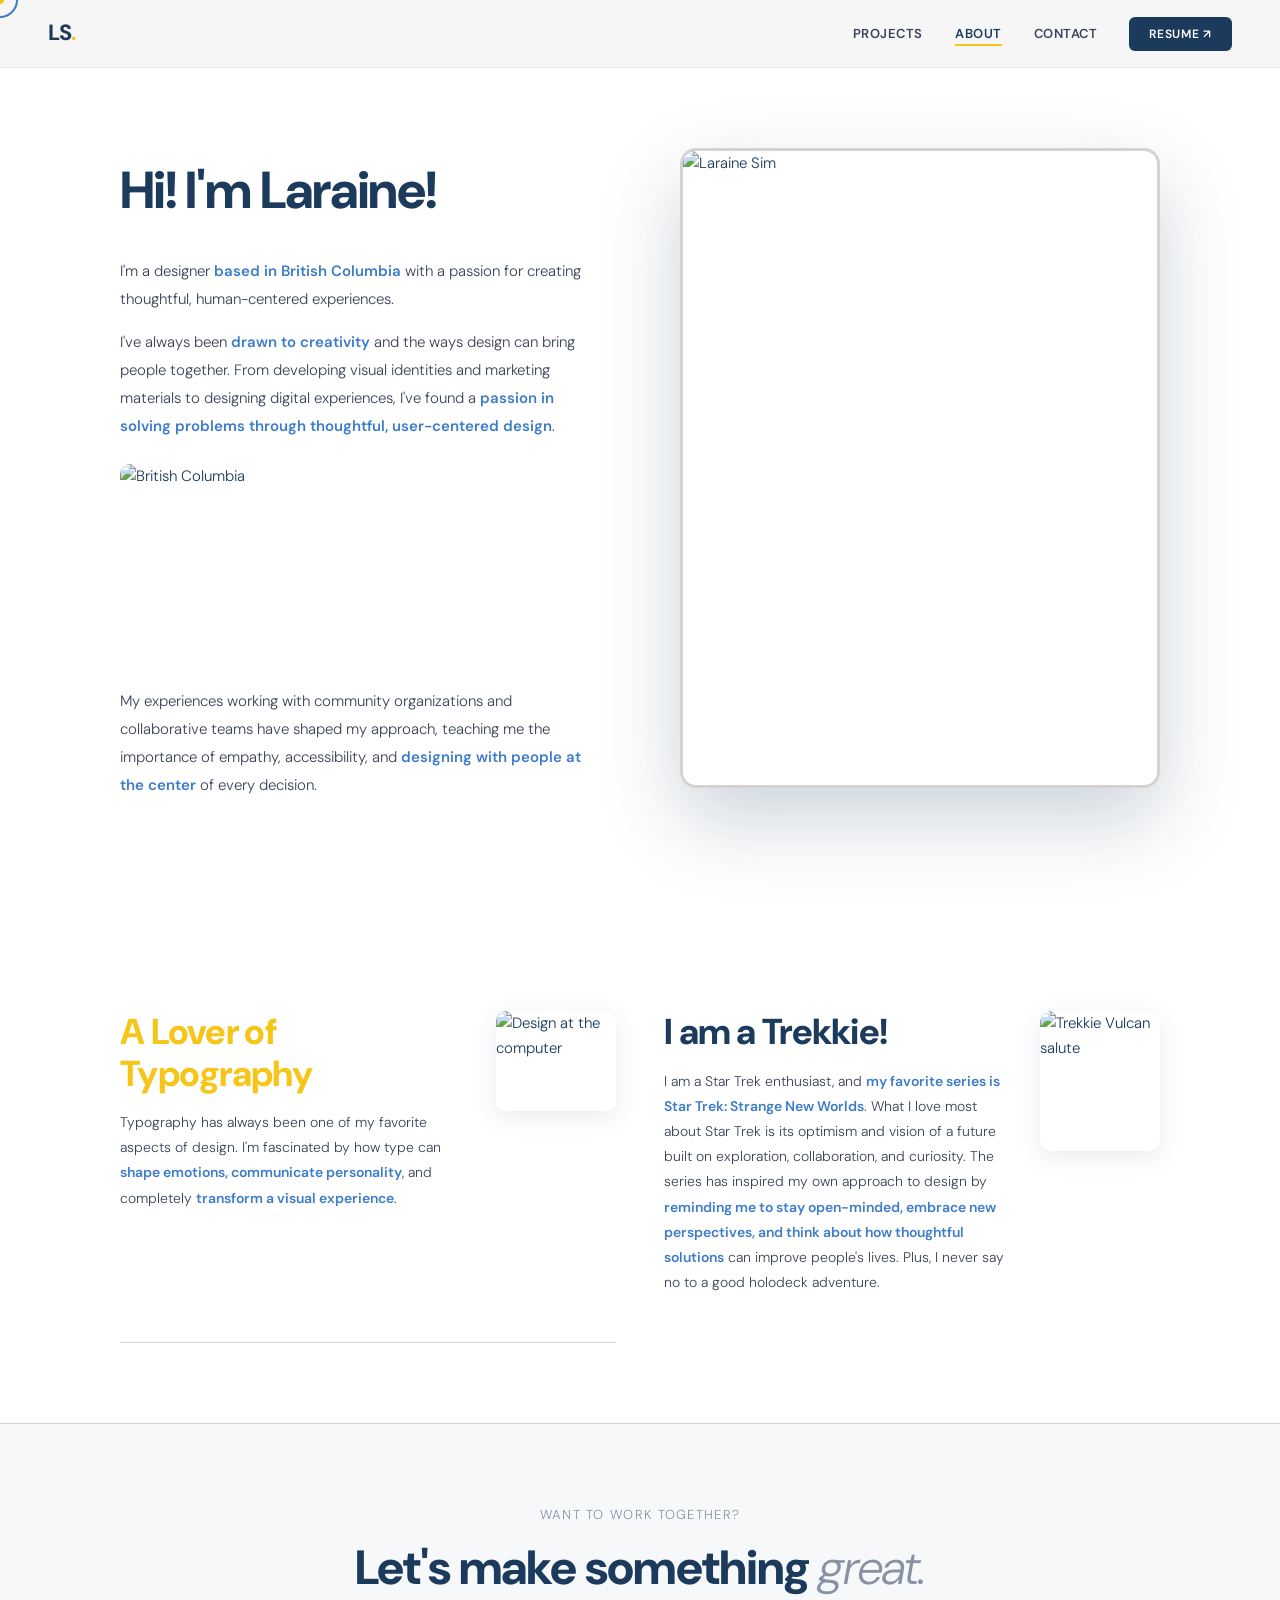
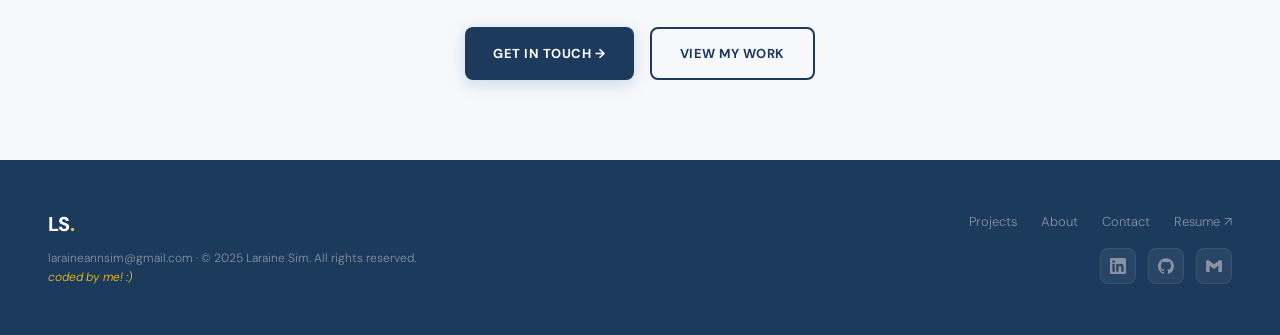
==== commit 533895eb: "New layout" ====
--- a/about.html
+++ b/about.html
@@ -11,8 +11,7 @@
     <div class="cursor-dot"></div>
     <div class="cursor-ring"></div>
 
-    <!-- ===================== NAV ===================== -->
-    <nav class="nav">
+    <nav class="nav" id="mainNav">
       <a href="index.html" class="nav-logo">LS<span>.</span></a>
       <button class="nav-toggle" aria-label="Toggle menu">
         <span></span><span></span><span></span>
@@ -22,126 +21,118 @@
         <li><a href="about.html" class="active">About</a></li>
         <li><a href="contact.html">Contact</a></li>
         <li>
-          <a
-            href="https://drive.google.com/file/d/1UKlemPBlUI1DkDVJU-GrRhOZyARkcmBj/view?usp=sharing"
-            target="_blank"
-            class="nav-cta"
-            >Resume ↗</a
-          >
+          <a href="https://drive.google.com/file/d/1U10L0qeT0MrT_OG-5EShGJ4zShYl49rG/view"
+             target="_blank" class="nav-cta">Resume ↗</a>
         </li>
       </ul>
     </nav>
 
     <main class="page">
-      <!-- ---- PAGE HEADER ---- -->
+
+      <!-- ---- HERO: bio left, photo right ---- -->
       <section class="about-hero">
+
+        <!-- Left: text -->
         <div class="about-hero-text reveal">
-          <span class="section-label">About Me</span>
-          <h1 class="section-title">Hi, I'm <em>Laraine.</em></h1>
+          <h1>Hi! I'm Laraine!</h1>
+
           <p class="about-intro">
-            A <strong>product and UX/UI designer </strong> passionate about crafting user-centered digital experiences. 
-            I focus on designing interfaces and interactions that are <strong>functional and engaging, </strong> 
-            blending creativity with clarity to solve problems.
+            I'm a designer <a href="#">based in British Columbia</a> with a passion
+            for creating thoughtful, human-centered experiences.
           </p>
-          <div
-            style="display: flex; gap: 12px; flex-wrap: wrap; margin-top: 24px"
-          >
-            <!-- Quick identity chips — edit to taste -->
-            <span class="chip">✦ Designer</span>
-            <span
-              class="chip"
-              style="background: var(--blue-light); color: var(--blue-dark)"
-              >UI / UX</span
-            >
-            <span
-              class="chip"
-              style="background: var(--grey-100); color: var(--grey-700)"
-              >Trekkie 🖖</span
-            >
+
+          <p class="about-intro">
+            I've always been <a href="#">drawn to creativity</a> and the ways design
+            can bring people together. From developing visual identities and marketing
+            materials to designing digital experiences, I've found a
+            <a href="#">passion in solving problems through thoughtful, user-centered design</a>.
+          </p>
+
+          <!-- Inline landscape photo -->
+          <div class="about-inline-img">
+            <img src="aboutimage/bc-bridge.jpg" alt="British Columbia" />
+          </div>
+
+          <p class="about-intro">
+            My experiences working with community organizations and collaborative teams
+            have shaped my approach, teaching me the importance of empathy, accessibility,
+            and <a href="#">designing with people at the center</a> of every decision.
+          </p>
+        </div>
+
+        <!-- Right: portrait photo -->
+        <div class="about-photo-col reveal">
+          <div class="about-photo-frame">
+            <img src="aboutimage/laraine.jpg" alt="Laraine Sim" />
           </div>
         </div>
 
-        <div class="about-photo reveal">
-          <img src="/aboutimages/mewithWater.jpeg" alt="Description" style="border-radius: 15px;">
-        </div>
-        </div>
       </section>
-      
-      <!-- ---- INTERESTS / FUN SIDE ---- -->
-      <section class="section interests-section">
-        <div style="max-width: 1100px; margin: 0 auto">
-          <span class="section-label">Beyond the screen</span>
-          <h2 class="section-title" style="margin-bottom: 40px">
-            A little <em>more</em> about me
-          </h2>
 
-          <!-- Edit these interest cards to personalize -->
-          <div class="interest-grid stagger-group">
-            <div class="interest-card stagger-child reveal">
-              <span class="interest-icon">🖖</span>
-              <h4>Trekkie</h4>
+      <!-- ---- INTERESTS ---- -->
+      <section class="interests-section">
+        <div class="interest-grid">
+
+          <!-- Typography -->
+          <div class="interest-block reveal">
+            <div class="interest-block-text">
+              <h3 class="yellow">A Lover of<br>Typography</h3>
               <p>
-                I am a total star trek enthusiast. My favourite series is Star Trek: SNW (Strange New Worlds)!
+                Typography has always been one of my favorite aspects of design.
+                I'm fascinated by how type can
+                <a href="#">shape emotions, communicate personality</a>, and
+                completely <a href="#">transform a visual experience</a>.
               </p>
             </div>
-            <div class="interest-card stagger-child reveal">
-              <span class="interest-icon">🎬</span>
-              <h4>Product & Interaction Design</h4>
+            <div class="interest-block-img">
+              <img src="aboutimage/computer.png" alt="Design at the computer" />
+            </div>
+          </div>
+
+          <!-- Trekkie -->
+          <div class="interest-block reveal">
+            <div class="interest-block-text">
+              <h3 class="blue">I am a Trekkie!</h3>
               <p>
-                I love how thoughtful design shapes experiences through
-                intuitive interfaces, seamless interactions
+                I am a Star Trek enthusiast, and <a href="#">my favorite series
+                is Star Trek: Strange New Worlds</a>. What I love most about
+                Star Trek is its optimism and vision of a future built on
+                exploration, collaboration, and curiosity. The series has
+                inspired my own approach to design by
+                <a href="#">reminding me to stay open-minded, embrace new
+                perspectives, and think about how thoughtful solutions</a> can
+                improve people's lives. Plus, I never say no to a good
+                holodeck adventure.
               </p>
             </div>
-            <div class="interest-card stagger-child reveal">
-              <span class="interest-icon">📐</span>
-              <h4>A love of Typography</h4>
-              <p>
-                I spend way too long picking
-                typefaces, but that's because I want to find the best ones!
-              </p>
+            <div class="interest-block-img interest-block-img--tall">
+              <img src="aboutimage/trekkie.png" alt="Trekkie Vulcan salute" />
             </div>
-            <!-- Add more cards here as you like -->
           </div>
+
         </div>
       </section>
 
       <!-- ---- CTA ---- -->
-      <section class="section" style="text-align: center; padding-bottom: 80px">
+      <section class="about-cta">
         <div class="reveal">
-          <p
-            style="
-              font-size: 13px;
-              letter-spacing: 0.1em;
-              text-transform: uppercase;
-              color: var(--grey-400);
-              margin-bottom: 16px;
-            "
-          >
+          <p style="font-size:13px;letter-spacing:0.1em;text-transform:uppercase;color:var(--grey-400);margin-bottom:16px;">
             Want to work together?
           </p>
-          <h2
-            class="section-title"
-            style="font-size: clamp(28px, 4vw, 48px); margin-bottom: 32px"
-          >
+          <h2 class="section-title" style="font-size:clamp(28px,4vw,48px);margin-bottom:32px;">
             Let's make something <em>great.</em>
           </h2>
-          <div
-            style="
-              display: flex;
-              gap: 16px;
-              justify-content: center;
-              flex-wrap: wrap;
-            "
-          >
+          <div style="display:flex;gap:16px;justify-content:center;flex-wrap:wrap;">
             <a href="contact.html" class="btn btn-primary">Get in touch →</a>
             <a href="projects.html" class="btn btn-outline">View my work</a>
           </div>
         </div>
       </section>
+
     </main>
 
-    <!-- ---- FOOTER---- -->
-    <footer class="footer">
+    <!-- ---- FOOTER ---- -->
+    <footer class="footer" style="margin-top:0">
       <div class="footer-logo-group">
         <div class="footer-logo">LS<span>.</span></div>
         <p class="footer-copy">
@@ -154,53 +145,17 @@
           <a href="projects.html">Projects</a>
           <a href="about.html">About</a>
           <a href="contact.html">Contact</a>
-          <a
-            href="https://drive.google.com/file/d/1U10L0qeT0MrT_OG-5EShGJ4zShYl49rG/view"
-            target="_blank"
-            >Resume ↗</a
-          >
+          <a href="https://drive.google.com/file/d/1U10L0qeT0MrT_OG-5EShGJ4zShYl49rG/view" target="_blank">Resume ↗</a>
         </nav>
-        <!-- Social icon links — update hrefs with your actual profiles -->
         <div class="footer-socials">
-          <!-- LinkedIn -->
-          <a
-            href="https://www.linkedin.com/in/laraine-sim"
-            target="_blank"
-            class="footer-social-link"
-            aria-label="LinkedIn"
-          >
-            <svg viewBox="0 0 24 24" xmlns="http://www.w3.org/2000/svg">
-              <path
-                d="M20.447 20.452h-3.554v-5.569c0-1.328-.027-3.037-1.852-3.037-1.853 0-2.136 1.445-2.136 2.939v5.667H9.351V9h3.414v1.561h.046c.477-.9 1.637-1.85 3.37-1.85 3.601 0 4.267 2.37 4.267 5.455v6.286zM5.337 7.433a2.062 2.062 0 0 1-2.063-2.065 2.064 2.064 0 1 1 2.063 2.065zm1.782 13.019H3.555V9h3.564v11.452zM22.225 0H1.771C.792 0 0 .774 0 1.729v20.542C0 23.227.792 24 1.771 24h20.451C23.2 24 24 23.227 24 22.271V1.729C24 .774 23.2 0 22.222 0h.003z"
-              ></path>
-            </svg>
+          <a href="https://www.linkedin.com/in/laraine-sim" target="_blank" class="footer-social-link" aria-label="LinkedIn">
+            <svg viewBox="0 0 24 24" xmlns="http://www.w3.org/2000/svg"><path d="M20.447 20.452h-3.554v-5.569c0-1.328-.027-3.037-1.852-3.037-1.853 0-2.136 1.445-2.136 2.939v5.667H9.351V9h3.414v1.561h.046c.477-.9 1.637-1.85 3.37-1.85 3.601 0 4.267 2.37 4.267 5.455v6.286zM5.337 7.433a2.062 2.062 0 0 1-2.063-2.065 2.064 2.064 0 1 1 2.063 2.065zm1.782 13.019H3.555V9h3.564v11.452zM22.225 0H1.771C.792 0 0 .774 0 1.729v20.542C0 23.227.792 24 1.771 24h20.451C23.2 24 24 23.227 24 22.271V1.729C24 .774 23.2 0 22.222 0h.003z"/></svg>
           </a>
-
-          <!-- GitHub -->
-          <a
-            href="https://github.com/larainesim"
-            target="_blank"
-            class="footer-social-link"
-            aria-label="GitHub"
-          >
-            <svg viewBox="0 0 24 24" xmlns="http://www.w3.org/2000/svg">
-              <path
-                d="M12 .297c-6.63 0-12 5.373-12 12 0 5.303 3.438 9.8 8.205 11.385.6.113.82-.258.82-.577 0-.285-.01-1.04-.015-2.04-3.338.724-4.042-1.61-4.042-1.61C4.422 18.07 3.633 17.7 3.633 17.7c-1.087-.744.084-.729.084-.729 1.205.084 1.838 1.236 1.838 1.236 1.07 1.835 2.809 1.305 3.495.998.108-.776.417-1.305.76-1.605-2.665-.3-5.466-1.332-5.466-5.93 0-1.31.465-2.38 1.235-3.22-.135-.303-.54-1.523.105-3.176 0 0 1.005-.322 3.3 1.23.96-.267 1.98-.399 3-.405 1.02.006 2.04.138 3 .405 2.28-1.552 3.285-1.23 3.285-1.23.645 1.653.24 2.873.12 3.176.765.84 1.23 1.91 1.23 3.22 0 4.61-2.805 5.625-5.475 5.92.42.36.81 1.096.81 2.22 0 1.606-.015 2.896-.015 3.286 0 .315.21.69.825.57C20.565 22.092 24 17.592 24 12.297c0-6.627-5.373-12-12-12"
-              ></path>
-            </svg>
+          <a href="https://github.com/larainesim" target="_blank" class="footer-social-link" aria-label="GitHub">
+            <svg viewBox="0 0 24 24" xmlns="http://www.w3.org/2000/svg"><path d="M12 .297c-6.63 0-12 5.373-12 12 0 5.303 3.438 9.8 8.205 11.385.6.113.82-.258.82-.577 0-.285-.01-1.04-.015-2.04-3.338.724-4.042-1.61-4.042-1.61C4.422 18.07 3.633 17.7 3.633 17.7c-1.087-.744.084-.729.084-.729 1.205.084 1.838 1.236 1.838 1.236 1.07 1.835 2.809 1.305 3.495.998.108-.776.417-1.305.76-1.605-2.665-.3-5.466-1.332-5.466-5.93 0-1.31.465-2.38 1.235-3.22-.135-.303-.54-1.523.105-3.176 0 0 1.005-.322 3.3 1.23.96-.267 1.98-.399 3-.405 1.02.006 2.04.138 3 .405 2.28-1.552 3.285-1.23 3.285-1.23.645 1.653.24 2.873.12 3.176.765.84 1.23 1.91 1.23 3.22 0 4.61-2.805 5.625-5.475 5.92.42.36.81 1.096.81 2.22 0 1.606-.015 2.896-.015 3.286 0 .315.21.69.825.57C20.565 22.092 24 17.592 24 12.297c0-6.627-5.373-12-12-12"/></svg>
           </a>
-
-          <!-- Email -->
-          <a
-            href="mailto:laraineannsim@gmail.com"
-            class="footer-social-link"
-            aria-label="Email"
-          >
-            <svg viewBox="0 0 24 24" xmlns="http://www.w3.org/2000/svg">
-              <path
-                d="M24 5.457v13.909c0 .904-.732 1.636-1.636 1.636h-3.819V11.73L12 16.64l-6.545-4.91v9.273H1.636A1.636 1.636 0 0 1 0 19.366V5.457c0-2.023 2.309-3.178 3.927-1.964L5.455 4.64 12 9.548l6.545-4.91 1.528-1.145C21.69 2.28 24 3.434 24 5.457z"
-              ></path>
-            </svg>
+          <a href="mailto:laraineannsim@gmail.com" class="footer-social-link" aria-label="Email">
+            <svg viewBox="0 0 24 24" xmlns="http://www.w3.org/2000/svg"><path d="M24 5.457v13.909c0 .904-.732 1.636-1.636 1.636h-3.819V11.73L12 16.64l-6.545-4.91v9.273H1.636A1.636 1.636 0 0 1 0 19.366V5.457c0-2.023 2.309-3.178 3.927-1.964L5.455 4.64 12 9.548l6.545-4.91 1.528-1.145C21.69 2.28 24 3.434 24 5.457z"/></svg>
           </a>
         </div>
       </div>
@@ -208,4 +163,4 @@
 
     <script src="js/main.js"></script>
   </body>
-</html>
+</html>
--- a/css/style.css
+++ b/css/style.css
@@ -1,89 +1,95 @@
 /* ============================================================
    LARAINE SIM PORTFOLIO — GLOBAL STYLES
+   Brand: Deep Navy, White, Blue-Mid, Gold accent
+   Font: Asta Sans Light (semi-bold / extra-bold)
    ============================================================ */
 
 /* ---------- FONTS ---------- */
-@import url("https://fonts.googleapis.com/css2?family=Syne:wght@400;500;600;700;800&family=DM+Mono:ital,wght@0,300;0,400;0,500;1,300&family=Fraunces:ital,opsz,wght@0,9..144,300;0,9..144,600;0,9..144,700;1,9..144,300&family=Exo:wght@300;400;500;600;700&family=Oooh+Baby&display=swap");
+@import url("https://fonts.googleapis.com/css2?family=DM+Sans:ital,opsz,wght@0,9..40,200;0,9..40,300;0,9..40,400;0,9..40,600;0,9..40,800;1,9..40,300&display=swap");
+
+/* Asta Sans Light — loaded via @font-face if available locally,
+   falling back to DM Sans which is visually close (clean geometric sans) */
+@font-face {
+  font-family: "Asta Sans";
+  src: local("Asta Sans Light"), local("AstaSans-Light");
+  font-weight: 300;
+  font-style: normal;
+}
+@font-face {
+  font-family: "Asta Sans";
+  src: local("Asta Sans SemiBold"), local("AstaSans-SemiBold");
+  font-weight: 600;
+  font-style: normal;
+}
+@font-face {
+  font-family: "Asta Sans";
+  src: local("Asta Sans ExtraBold"), local("AstaSans-ExtraBold");
+  font-weight: 800;
+  font-style: normal;
+}
 
 /* ---------- DESIGN TOKENS ---------- */
 :root {
   /* Core palette */
-  --blue-dark: #0a1628;
-  --blue-mid: #1e3a5f;
-  --blue-bright: #2563eb;
-  --blue-light: #dbeafe;
-  --white: #f8f9fc;
-  --grey-100: #eef0f5;
-  --grey-200: #d4d8e2;
-  --grey-400: #8892a4;
-  --grey-700: #3a4357;
-  --black: #050a14;
-  --yellow: #f5c518;
+  --blue-dark:   #1b3a5c;   /* deep navy */
+  --blue-mid:    #2b5d8e;   /* mid blue */
+  --blue-bright: #3d7cc9;   /* interaction blue */
+  --blue-light:  #dbeafe;
+  --white:       #ffffff;
+  --off-white:   #f7f8fa;
+  --grey-100:    #eef0f5;
+  --grey-200:    #d3d3d3;
+  --grey-400:    #8892a4;
+  --grey-700:    #3a4357;
+  --black:       #050a14;
+  --yellow:      #f5c518;   /* gold accent */
   --yellow-pale: #fef9e7;
 
   /* Semantic */
-  --bg: var(--white);
-  --surface: #ffffff;
+  --bg:           var(--white);
+  --surface:      #ffffff;
   --text-primary: var(--blue-dark);
-  --text-muted: var(--grey-400);
-  --border: var(--grey-200);
-
-  /* Typography */
-  --font-display: "Exo", sans-serif;
-  --font-body: "DM Mono", monospace;
-  --font-serif: "Oooh Baby", serif;
+  --text-muted:   var(--grey-400);
+  --border:       var(--grey-200);
+
+  /* Typography — Asta Sans with DM Sans fallback */
+  --font-display: "Asta Sans", "DM Sans", sans-serif;
+  --font-body:    "Asta Sans", "DM Sans", sans-serif;
 
   /* Spacing */
   --nav-h: 68px;
 
   /* Shadows */
-  --shadow-sm: 0 2px 8px rgba(10, 22, 40, 0.06);
-  --shadow-md: 0 6px 24px rgba(10, 22, 40, 0.1);
-  --shadow-lg: 0 16px 48px rgba(10, 22, 40, 0.16);
-  --shadow-xl: 0 32px 80px rgba(10, 22, 40, 0.22);
+  --shadow-sm: 0 2px 8px rgba(27, 58, 92, 0.06);
+  --shadow-md: 0 6px 24px rgba(27, 58, 92, 0.1);
+  --shadow-lg: 0 16px 48px rgba(27, 58, 92, 0.16);
+  --shadow-xl: 0 32px 80px rgba(27, 58, 92, 0.22);
 }
 
 /* ---------- RESET ---------- */
-*,
-*::before,
-*::after {
+*, *::before, *::after {
   box-sizing: border-box;
   margin: 0;
   padding: 0;
 }
-html {
-  scroll-behavior: smooth;
-}
+html { scroll-behavior: smooth; }
 body {
   font-family: var(--font-body);
+  font-weight: 300;
   background: var(--bg);
   color: var(--text-primary);
   font-size: 15px;
   line-height: 1.65;
   overflow-x: hidden;
-  cursor: none; /* custom cursor active */
-}
-img {
-  display: block;
-  max-width: 100%;
-}
-a {
-  color: inherit;
-  text-decoration: none;
-}
-ul {
-  list-style: none;
-}
-button {
   cursor: none;
-  font-family: inherit;
-  border: none;
-  background: none;
-}
+}
+img { display: block; max-width: 100%; }
+a { color: inherit; text-decoration: none; }
+ul { list-style: none; }
+button { cursor: none; font-family: inherit; border: none; background: none; }
 
 /* ---------- CUSTOM CURSOR ---------- */
-.cursor-dot,
-.cursor-ring {
+.cursor-dot, .cursor-ring {
   position: fixed;
   border-radius: 50%;
   pointer-events: none;
@@ -100,8 +106,8 @@
   width: 36px;
   height: 36px;
   border: 2px solid var(--blue-bright);
-  transition: transform 0.12s cubic-bezier(0.25, 0.46, 0.45, 0.94), opacity 0.2s,
-    width 0.2s, height 0.2s, border-color 0.2s;
+  transition: transform 0.12s cubic-bezier(.25,.46,.45,.94), opacity 0.2s,
+              width 0.2s, height 0.2s, border-color 0.2s;
 }
 .cursor-ring.hovered {
   width: 56px;
@@ -109,32 +115,42 @@
   border-color: var(--yellow);
 }
 
-/* ---------- NAV ---------- */
+/* ---------- NAV — glass effect ---------- */
 .nav {
   position: fixed;
-  top: 0;
-  left: 0;
-  right: 0;
+  top: 0; left: 0; right: 0;
   height: var(--nav-h);
   display: flex;
   align-items: center;
   justify-content: space-between;
   padding: 0 48px;
-  background: rgba(248, 249, 252, 0.88);
-  backdrop-filter: blur(12px);
-  border-bottom: 1px solid var(--border);
+  background: rgba(211, 211, 211, 0.20);
+  backdrop-filter: blur(16px);
+  -webkit-backdrop-filter: blur(16px);
+  border-bottom: 1px solid rgba(211,211,211,0.3);
   z-index: 100;
-}
+  /* border-radius applied per-page via home.css override */
+}
+.nav--dark {
+  background: rgba(27, 58, 92, 0.25);
+  border-bottom-color: rgba(255,255,255,0.1);
+}
+.nav--dark .nav-logo { color: var(--white); }
+.nav--dark .nav-links a { color: rgba(255,255,255,0.8); }
+.nav--dark .nav-links a:hover,
+.nav--dark .nav-links a.active { color: var(--white); }
+.nav--dark .nav-toggle span { background: var(--white); }
+
 .nav-logo {
   font-family: var(--font-display);
   font-weight: 800;
   font-size: 22px;
   letter-spacing: -0.5px;
   color: var(--blue-dark);
-}
-.nav-logo span {
-  color: var(--yellow);
-}
+  transition: color 0.3s;
+}
+.nav-logo span { color: var(--yellow); }
+
 .nav-links {
   display: flex;
   gap: 32px;
@@ -153,23 +169,18 @@
 .nav-links a::after {
   content: "";
   position: absolute;
-  bottom: -4px;
-  left: 0;
-  right: 0;
+  bottom: -4px; left: 0; right: 0;
   height: 2px;
   background: var(--yellow);
   transform: scaleX(0);
   transform-origin: left;
-  transition: transform 0.25s cubic-bezier(0.25, 0.46, 0.45, 0.94);
+  transition: transform 0.25s cubic-bezier(.25,.46,.45,.94);
 }
 .nav-links a:hover,
-.nav-links a.active {
-  color: var(--blue-dark);
-}
+.nav-links a.active { color: var(--blue-dark); }
 .nav-links a:hover::after,
-.nav-links a.active::after {
-  transform: scaleX(1);
-}
+.nav-links a.active::after { transform: scaleX(1); }
+
 .nav-cta {
   background: var(--blue-dark);
   color: var(--white) !important;
@@ -179,19 +190,12 @@
   letter-spacing: 0.06em !important;
   transition: background 0.2s, transform 0.15s !important;
 }
-.nav-cta:hover {
-  background: var(--blue-bright) !important;
-  transform: translateY(-1px);
-}
-.nav-cta::after {
-  display: none !important;
-}
+.nav-cta:hover { background: var(--blue-bright) !important; transform: translateY(-1px); }
+.nav-cta::after { display: none !important; }
 
 /* ---------- PAGE WRAPPER ---------- */
-.page {
-  padding-top: var(--nav-h);
-  min-height: 100vh;
-}
+.page { padding-top: var(--nav-h); min-height: 100vh; }
+
 /* ---------- FOOTER ---------- */
 .footer {
   background: var(--blue-dark);
@@ -204,94 +208,45 @@
   gap: 16px;
   margin-top: 80px;
 }
-/* Logo + copyright stacked under it */
-.footer-logo-group {
-  display: flex;
-  flex-direction: column;
-  gap: 8px;
-}
+.footer-logo-group { display: flex; flex-direction: column; gap: 8px; }
 .footer-logo {
   font-family: var(--font-display);
   font-size: 20px;
   font-weight: 800;
   color: var(--white);
 }
-.footer-logo span {
-  color: var(--yellow);
-}
-.footer-copy {
-  font-size: 12px;
-  color: var(--grey-400);
-  line-height: 1.6;
-}
-
-.footer-coded {
-  color: var(--yellow);
-  font-style: italic;
-}
-
-/* Nav links + social icons stacked in a column */
-.footer-right {
-  display: flex;
-  flex-direction: column;
-  align-items: flex-end;
-  gap: 16px;
-}
-.footer-links {
-  display: flex;
-  gap: 24px;
-}
-.footer-links a {
-  font-size: 13px;
-  color: var(--grey-400);
-  transition: color 0.2s;
-}
-.footer-links a:hover {
-  color: var(--yellow);
-}
-
-/* Social icon row */
-.footer-socials {
-  display: flex;
-  gap: 12px;
-  align-items: center;
-}
+.footer-logo span { color: var(--yellow); }
+.footer-copy { font-size: 12px; color: var(--grey-400); line-height: 1.6; }
+.footer-coded { color: var(--yellow); font-style: italic; }
+.footer-right { display: flex; flex-direction: column; align-items: flex-end; gap: 16px; }
+.footer-links { display: flex; gap: 24px; }
+.footer-links a { font-size: 13px; color: var(--grey-400); transition: color 0.2s; }
+.footer-links a:hover { color: var(--yellow); }
+.footer-socials { display: flex; gap: 12px; align-items: center; }
 .footer-social-link {
-  display: flex;
-  align-items: center;
-  justify-content: center;
-  width: 36px;
-  height: 36px;
+  display: flex; align-items: center; justify-content: center;
+  width: 36px; height: 36px;
   border-radius: 8px;
-  background: rgba(255, 255, 255, 0.06);
-  border: 1px solid rgba(255, 255, 255, 0.08);
+  background: rgba(255,255,255,0.06);
+  border: 1px solid rgba(255,255,255,0.08);
   color: var(--grey-400);
   transition: background 0.2s, color 0.2s, border-color 0.2s, transform 0.18s;
 }
 .footer-social-link:hover {
-  background: var(--yellow);
-  border-color: var(--yellow);
-  color: var(--black);
-  transform: translateY(-2px);
-}
-.footer-social-link svg {
-  width: 16px;
-  height: 16px;
-  fill: currentColor;
-  display: block;
-}
+  background: var(--yellow); border-color: var(--yellow);
+  color: var(--black); transform: translateY(-2px);
+}
+.footer-social-link svg { width: 16px; height: 16px; fill: currentColor; display: block; }
 
 /* ---------- SECTION UTILITIES ---------- */
-.section {
-  padding: 80px 48px;
-}
+.section { padding: 80px 48px; }
 .section-label {
   font-family: var(--font-body);
   font-size: 11px;
   letter-spacing: 0.14em;
   text-transform: uppercase;
   color: var(--blue-bright);
-  font-weight: 500;
+  font-weight: 600;
   margin-bottom: 12px;
   display: block;
 }
@@ -304,13 +259,12 @@
   color: var(--blue-dark);
 }
 .section-title em {
-  font-family: var(--font-serif);
   font-style: italic;
   font-weight: 300;
   color: var(--grey-400);
 }
 
-/* ---------- YELLOW HIGHLIGHT CHIP ---------- */
+/* ---------- CHIP ---------- */
 .chip {
   display: inline-flex;
   align-items: center;
@@ -340,54 +294,31 @@
   border-radius: 8px;
   transition: transform 0.18s, box-shadow 0.18s, background 0.18s;
 }
-.btn:hover {
-  transform: translateY(-2px);
-}
+.btn:hover { transform: translateY(-2px); }
 .btn-primary {
-  background: var(--blue-dark);
-  color: var(--white);
-  box-shadow: 0 4px 16px rgba(37, 99, 235, 0.25);
-}
-.btn-primary:hover {
-  background: var(--blue-bright);
-  box-shadow: 0 8px 24px rgba(37, 99, 235, 0.4);
-}
-.btn-outline {
-  border: 2px solid var(--blue-dark);
-  color: var(--blue-dark);
-}
-.btn-outline:hover {
-  background: var(--blue-dark);
-  color: var(--white);
-}
+  background: var(--blue-dark); color: var(--white);
+  box-shadow: 0 4px 16px rgba(61,124,201,0.25);
+}
+.btn-primary:hover { background: var(--blue-bright); box-shadow: 0 8px 24px rgba(61,124,201,0.4); }
+.btn-outline { border: 2px solid var(--blue-dark); color: var(--blue-dark); }
+.btn-outline:hover { background: var(--blue-dark); color: var(--white); }
 .btn-yellow {
-  background: var(--yellow);
-  color: var(--black);
-  box-shadow: 0 4px 16px rgba(245, 197, 24, 0.3);
-}
-.btn-yellow:hover {
-  box-shadow: 0 8px 24px rgba(245, 197, 24, 0.5);
-}
+  background: var(--yellow); color: var(--black);
+  box-shadow: 0 4px 16px rgba(245,197,24,0.3);
+}
+.btn-yellow:hover { box-shadow: 0 8px 24px rgba(245,197,24,0.5); }
 
 /* ---------- REVEAL ANIMATIONS ---------- */
 .reveal {
   opacity: 0;
   transform: translateY(24px);
-  transition: opacity 0.6s cubic-bezier(0.25, 0.46, 0.45, 0.94),
-    transform 0.6s cubic-bezier(0.25, 0.46, 0.45, 0.94);
-}
-.reveal.visible {
-  opacity: 1;
-  transform: translateY(0);
-}
-
-/* ---------- STAT CARD (data emphasis) ---------- */
-.stat-row {
-  display: flex;
-  gap: 24px;
-  flex-wrap: wrap;
-  margin: 32px 0;
-}
+  transition: opacity 0.6s cubic-bezier(.25,.46,.45,.94),
+              transform 0.6s cubic-bezier(.25,.46,.45,.94);
+}
+.reveal.visible { opacity: 1; transform: translateY(0); }
+
+/* ---------- STAT CARD ---------- */
+.stat-row { display: flex; gap: 24px; flex-wrap: wrap; margin: 32px 0; }
 .stat-card {
   background: var(--blue-dark);
   color: var(--white);
@@ -400,88 +331,254 @@
 }
 .stat-card::after {
   content: "";
-  position: absolute;
-  bottom: 0;
-  left: 0;
-  right: 0;
-  height: 3px;
-  background: var(--yellow);
+  position: absolute; bottom: 0; left: 0; right: 0;
+  height: 3px; background: var(--yellow);
 }
 .stat-num {
   font-family: var(--font-display);
-  font-size: 40px;
-  font-weight: 800;
-  color: var(--yellow);
-  line-height: 1;
-  margin-bottom: 4px;
+  font-size: 40px; font-weight: 800;
+  color: var(--yellow); line-height: 1; margin-bottom: 4px;
 }
 .stat-label {
-  font-size: 11px;
-  letter-spacing: 0.08em;
-  text-transform: uppercase;
-  color: var(--grey-400);
-}
-
-/* ---------- TAG / SKILL PILL ---------- */
+  font-size: 11px; letter-spacing: 0.08em;
+  text-transform: uppercase; color: var(--grey-400);
+}
+
+/* ---------- TAG ---------- */
 .tag {
   display: inline-block;
   padding: 5px 12px;
   background: var(--grey-100);
   border: 1px solid var(--border);
   border-radius: 4px;
-  font-size: 11px;
-  font-weight: 500;
+  font-size: 11px; font-weight: 600;
+  color: var(--grey-700); letter-spacing: 0.04em;
+}
+
+/* ---------- MOBILE NAV ---------- */
+.nav-toggle { display: none; flex-direction: column; gap: 5px; padding: 8px; }
+.nav-toggle span {
+  display: block; width: 22px; height: 2px;
+  background: var(--blue-dark); border-radius: 2px;
+  transition: transform 0.2s, opacity 0.2s;
+}
+
+/* ---------- CASE STUDY SHARED ---------- */
+.case-hero {
+  background: linear-gradient(135deg, var(--blue-dark) 0%, var(--blue-mid) 100%);
+  padding: 80px 48px 64px;
+  color: var(--white);
+}
+.case-hero-inner {
+  max-width: 900px;
+  margin: 0 auto;
+}
+.case-hero-inner--with-image {
+  max-width: 1100px;
+  display: grid;
+  grid-template-columns: 1fr 1fr;
+  gap: 64px;
+  align-items: center;
+}
+.hero-text-col { display: flex; flex-direction: column; gap: 0; }
+.case-hero-back {
+  display: inline-block;
+  font-size: 12px;
+  font-weight: 600;
+  letter-spacing: 0.06em;
+  text-transform: uppercase;
+  color: rgba(255,255,255,0.6);
+  margin-bottom: 32px;
+  transition: color 0.2s;
+}
+.case-hero-back:hover { color: var(--yellow); }
+.case-hero-title {
+  font-family: var(--font-display);
+  font-size: clamp(40px, 6vw, 72px);
+  font-weight: 800;
+  line-height: 1.05;
+  letter-spacing: -0.02em;
+  color: var(--white);
+  margin-bottom: 20px;
+}
+.case-hero-title em {
+  font-style: italic;
+  font-weight: 300;
+  color: var(--yellow);
+}
+.case-hero-desc {
+  font-size: 16px; line-height: 1.75;
+  color: rgba(255,255,255,0.75);
+  max-width: 540px;
+}
+.case-meta {
+  display: grid;
+  grid-template-columns: repeat(2, 1fr);
+  gap: 20px 32px;
+  margin-top: 40px;
+  padding-top: 32px;
+  border-top: 1px solid rgba(255,255,255,0.12);
+}
+.case-meta-label {
+  font-size: 10px; letter-spacing: 0.12em;
+  text-transform: uppercase;
+  color: rgba(255,255,255,0.45);
+  margin-bottom: 4px;
+}
+.case-meta-value {
+  font-family: var(--font-display);
+  font-size: 14px; font-weight: 600;
+  color: var(--white);
+}
+
+/* Case body */
+.case-body {
+  max-width: 760px;
+  margin: 0 auto;
+  padding: 64px 48px 80px;
+}
+.case-section-marker {
+  display: inline-block;
+  font-size: 10px;
+  font-weight: 700;
+  letter-spacing: 0.14em;
+  text-transform: uppercase;
+  color: var(--blue-bright);
+  margin-bottom: 8px;
+}
+.case-section-marker::before {
+  content: attr(data-num) " / ";
+  color: var(--grey-200);
+}
+.case-h2 {
+  font-family: var(--font-display);
+  font-size: clamp(24px, 3vw, 36px);
+  font-weight: 800;
+  letter-spacing: -0.02em;
+  color: var(--blue-dark);
+  margin: 8px 0 24px;
+}
+.case-h3 {
+  font-family: var(--font-display);
+  font-size: 18px; font-weight: 600;
+  color: var(--blue-dark);
+  margin: 32px 0 12px;
+}
+.case-p {
+  font-size: 15px; line-height: 1.85;
   color: var(--grey-700);
+  margin-bottom: 24px;
+}
+.case-img {
+  border-radius: 12px; overflow: hidden;
+  margin: 24px 0;
+  border: 1px solid var(--border);
+}
+.case-img img { width: 100%; height: 100%; object-fit: cover; display: block; }
+.case-caption {
+  font-size: 11px; letter-spacing: 0.06em;
+  text-transform: uppercase;
+  color: var(--grey-400);
+  margin: -12px 0 32px;
+  text-align: center;
+}
+.case-divider {
+  border: none; border-top: 1px solid var(--border);
+  margin: 56px 0;
+}
+.callout {
+  background: var(--off-white);
+  border-left: 3px solid var(--yellow);
+  border-radius: 0 8px 8px 0;
+  padding: 20px 24px;
+  margin: 24px 0;
+  font-size: 15px; line-height: 1.75;
+  color: var(--blue-dark);
+}
+.img-placeholder {
+  background: var(--grey-100);
+  display: flex; align-items: center; justify-content: center;
+  font-size: 12px; color: var(--grey-400);
   letter-spacing: 0.04em;
 }
-
-/* ---------- MOBILE NAV TOGGLE (hamburger) ---------- */
-.nav-toggle {
-  display: none;
-  flex-direction: column;
-  gap: 5px;
-  padding: 8px;
-}
-.nav-toggle span {
-  display: block;
-  width: 22px;
-  height: 2px;
-  background: var(--blue-dark);
-  border-radius: 2px;
-  transition: transform 0.2s, opacity 0.2s;
-}
+.img-placeholder img { width: 100%; height: 100%; object-fit: cover; }
+.reflection-list {
+  display: flex; flex-direction: column; gap: 24px;
+  margin: 24px 0;
+}
+.reflection-list li {
+  padding: 24px;
+  background: var(--off-white);
+  border-radius: 10px;
+  border: 1px solid var(--border);
+  font-size: 14px; line-height: 1.8; color: var(--grey-700);
+}
+.project-nav {
+  display: flex;
+  justify-content: space-between;
+  padding: 32px 48px;
+  border-top: 1px solid var(--border);
+  max-width: 760px;
+  margin: 0 auto;
+}
+.project-nav a {
+  font-family: var(--font-display);
+  font-size: 13px; font-weight: 600;
+  letter-spacing: 0.04em; text-transform: uppercase;
+  color: var(--blue-mid);
+  transition: color 0.2s;
+}
+.project-nav a:hover { color: var(--blue-bright); }
+
+/* ---------- PROJECT LIST (projects.html) ---------- */
+.project-row {
+  display: grid;
+  grid-template-columns: 56px 1fr auto;
+  gap: 32px;
+  align-items: start;
+  padding: 32px 0;
+  border-bottom: 1px solid var(--border);
+  transition: background 0.2s;
+}
+.project-row:hover { background: var(--off-white); margin: 0 -24px; padding-left: 24px; padding-right: 24px; }
+.project-row-num {
+  font-family: var(--font-display);
+  font-size: 13px; font-weight: 800;
+  color: var(--grey-200); letter-spacing: 0.06em;
+  padding-top: 4px;
+}
+.project-row-title {
+  font-family: var(--font-display);
+  font-size: 20px; font-weight: 800;
+  color: var(--blue-dark); margin-bottom: 8px;
+}
+.project-row-title span { color: var(--blue-bright); }
+.project-row-desc { font-size: 13px; color: var(--grey-700); margin-bottom: 12px; line-height: 1.65; }
+.project-row-tags { display: flex; gap: 8px; flex-wrap: wrap; }
+.project-row-meta { display: flex; flex-direction: column; align-items: flex-end; gap: 8px; padding-top: 4px; }
+.project-row-year { font-size: 12px; color: var(--grey-400); }
 
 /* ---------- RESPONSIVE ---------- */
 @media (max-width: 768px) {
-  .nav {
-    padding: 0 24px;
-  }
-  .nav-toggle {
-    display: flex;
-  }
+  .nav { padding: 0 24px; }
+  .nav-toggle { display: flex; }
   .nav-links {
     display: none;
-    position: absolute;
-    top: var(--nav-h);
-    left: 0;
-    right: 0;
-    background: var(--surface);
+    position: absolute; top: var(--nav-h); left: 0; right: 0;
+    background: rgba(255,255,255,0.95);
+    backdrop-filter: blur(12px);
     flex-direction: column;
-    padding: 24px;
-    border-bottom: 1px solid var(--border);
-    gap: 16px;
-    box-shadow: var(--shadow-md);
+    padding: 24px; border-bottom: 1px solid var(--border);
+    gap: 16px; box-shadow: var(--shadow-md);
   }
-  .nav-links.open {
-    display: flex;
-  }
-  .section {
-    padding: 60px 24px;
-  }
-  .footer {
-    padding: 32px 24px;
-  }
-  .stat-row {
-    gap: 12px;
-  }
-}
+  .nav-links.open { display: flex; }
+  .section { padding: 60px 24px; }
+  .footer { padding: 32px 24px; }
+  .stat-row { gap: 12px; }
+  .case-hero { padding: 60px 24px 48px; }
+  .case-hero-inner--with-image { grid-template-columns: 1fr; gap: 40px; }
+  .case-body { padding: 48px 24px 60px; }
+  .project-nav { padding: 24px; }
+  .project-row { grid-template-columns: 40px 1fr; }
+  .project-row-meta { display: none; }
+}
--- a/css/about.css
+++ b/css/about.css
@@ -1,118 +1,178 @@
 /* ============================================================
-   ABOUT PAGE — Styles
+   ABOUT PAGE — Styled to match reference layout
    ============================================================ */
 
-/* ---- HERO ---- */
+/* ---- HERO: text left, photo right ---- */
 .about-hero {
   display: grid;
   grid-template-columns: 1fr 1fr;
-  gap: 64px;
-  padding: 80px 48px 40px;
+  gap: 80px;
+  padding: 80px 80px 60px;
   max-width: 1200px;
   margin: 0 auto;
-  align-items: center;
+  align-items: start;
+}
+
+.about-hero-text h1 {
+  font-family: var(--font-display);
+  font-size: clamp(36px, 5vw, 52px);
+  font-weight: 800;
+  color: var(--blue-dark);
+  margin-bottom: 24px;
+  letter-spacing: -0.02em;
 }
 
 .about-intro {
-  font-size: 17px;
+  font-size: 15px;
   color: var(--grey-700);
-  line-height: 1.8;
-  max-width: 520px;
-  margin-top: 20px;
+  line-height: 1.85;
+  margin-bottom: 16px;
+  font-weight: 300;
 }
 
-.about-intro strong {
-  color: var(--blue-dark);
+.about-intro a {
+  color: var(--blue-bright);
   font-weight: 600;
+  text-decoration: none;
+  transition: color 0.2s;
+}
+.about-intro a:hover { color: var(--blue-dark); }
+
+/* Inline image within text column (BC bridge photo) */
+.about-inline-img {
+  border-radius: 10px;
+  overflow: hidden;
+  margin: 24px 0;
+  max-height: 200px;
+}
+.about-inline-img img {
+  width: 100%;
+  height: 200px;
+  object-fit: cover;
 }
 
-/* ---- PHOTO ---- */
-.about-photo {
-  position: relative;
+/* ---- PHOTO (right column) ---- */
+.about-photo-col {
+  position: sticky;
+  top: calc(var(--nav-h) + 32px);
 }
 
-.photo-frame {
-  border-radius: 12px;
+.about-photo-frame {
+  border-radius: 16px;
   overflow: hidden;
-  border: 3px solid var(--blue-mid);
   box-shadow: var(--shadow-xl);
-  position: relative;
+  border: 3px solid var(--grey-200);
+  aspect-ratio: 3/4;
 }
 
-/* Decorative corner accent */
-.photo-frame::before {
-  content: "";
-  position: absolute;
-  inset: 0;
-  background: linear-gradient(
-    135deg,
-    rgba(37, 99, 235, 0.08) 0%,
-    transparent 50%
-  );
-  z-index: 1;
-  pointer-events: none;
+.about-photo-frame img {
+  width: 100%;
+  height: 100%;
+  object-fit: cover;
 }
 
-/* ---- INTERESTS ---- */
+/* ---- INTERESTS SECTION ---- */
 .interests-section {
-  background: var(--grey-100);
-  border-top: 1px solid var(--border);
+  padding: 80px 80px;
+  max-width: 1200px;
+  margin: 0 auto;
 }
 
 .interest-grid {
   display: grid;
-  grid-template-columns: repeat(3, 1fr);
-  gap: 24px;
+  grid-template-columns: 1fr 1fr;
+  gap: 48px;
+  margin-top: 56px;
 }
 
-.interest-card {
-  background: var(--surface);
-  border: 1px solid var(--border);
-  border-radius: 12px;
-  padding: 28px 24px;
-  box-shadow: var(--shadow-sm);
-  transition: transform 0.25s, box-shadow 0.25s;
+/* Each interest block: heading + text left, image right */
+.interest-block {
+  display: grid;
+  grid-template-columns: 1fr auto;
+  gap: 24px;
+  align-items: start;
+  padding-bottom: 48px;
+  border-bottom: 1px solid var(--border);
 }
 
-.interest-card:hover {
-  transform: translateY(-4px);
+.interest-block:last-child { border-bottom: none; }
+
+.interest-block-text { }
+
+.interest-block h3 {
+  font-family: var(--font-display);
+  font-size: clamp(24px, 3vw, 36px);
+  font-weight: 800;
+  letter-spacing: -0.02em;
+  margin-bottom: 16px;
+  line-height: 1.15;
+}
+
+.interest-block h3.yellow { color: var(--yellow); }
+.interest-block h3.blue   { color: var(--blue-dark); }
+
+.interest-block p {
+  font-size: 14px;
+  line-height: 1.8;
+  color: var(--grey-700);
+  font-weight: 300;
+}
+
+.interest-block p a {
+  color: var(--blue-bright);
+  font-weight: 600;
+}
+
+.interest-block-img {
+  width: 120px;
+  flex-shrink: 0;
+}
+
+.interest-block-img img {
+  width: 120px;
+  height: 100px;
+  object-fit: cover;
+  border-radius: 10px;
   box-shadow: var(--shadow-md);
 }
 
-.interest-icon {
-  font-size: 28px;
-  display: block;
-  margin-bottom: 12px;
+/* Square / portrait variant for Trekkie image */
+.interest-block-img--tall img {
+  height: 140px;
+  border-radius: 12px;
 }
 
-.interest-card h4 {
-  font-family: var(--font-display);
-  font-size: 16px;
-  font-weight: 700;
-  color: var(--blue-dark);
-  margin-bottom: 8px;
-}
-
-.interest-card p {
-  font-size: 13px;
-  color: var(--grey-700);
-  line-height: 1.7;
+/* ---- CTA ---- */
+.about-cta {
+  text-align: center;
+  padding: 80px 48px;
+  background: var(--off-white);
+  border-top: 1px solid var(--border);
+  margin-top: 0;
 }
 
 /* ---- RESPONSIVE ---- */
 @media (max-width: 900px) {
   .about-hero {
     grid-template-columns: 1fr;
-    padding: 48px 24px 24px;
+    padding: 48px 24px 40px;
     gap: 40px;
   }
-  .about-photo {
+  .about-photo-col {
     order: -1;
+    position: static;
   }
-  .skills-grid {
-    grid-template-columns: 1fr;
+  .about-photo-frame {
+    aspect-ratio: 4/3;
+  }
+  .interests-section {
+    padding: 60px 24px;
   }
   .interest-grid {
     grid-template-columns: 1fr;
+    gap: 0;
   }
-}
+  .interest-block {
+    grid-template-columns: 1fr auto;
+  }
+}
